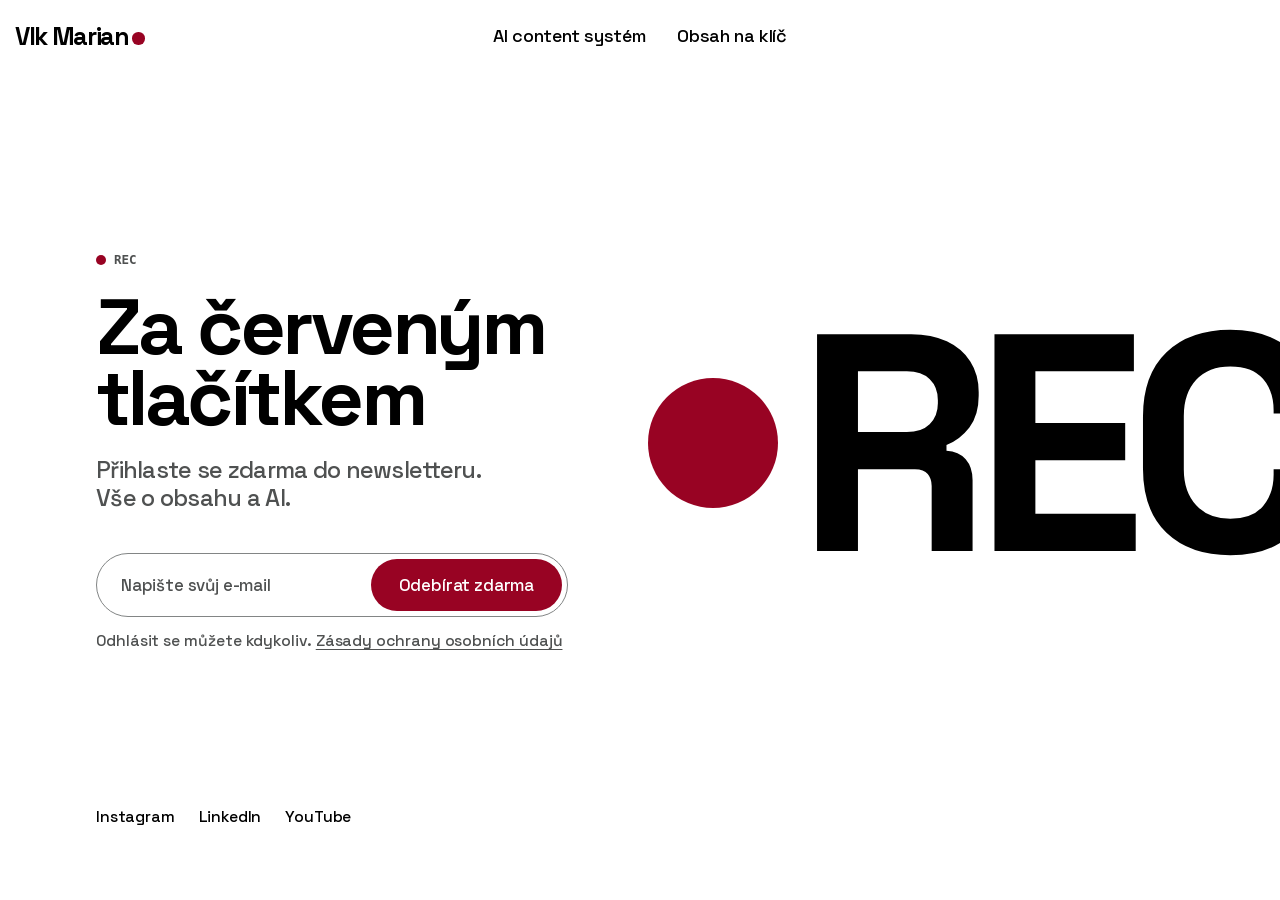
==== index.html @ 5aa7db22 "Zveřejnění: Doména www.vlkmar.cz, kořen dočasně na newsletter" ====
<!doctype html>
<html lang="cs">
<head>
<meta charset="utf-8">
<meta name="robots" content="noindex">
<meta http-equiv="refresh" content="0; url=/newsletter/">
<link rel="canonical" href="/newsletter/">
<title>Vlk Marian</title>
<script>location.replace("/newsletter/" + location.search + location.hash)</script>
</head>
<body><a href="/newsletter/">Pokračovat</a></body>
</html>
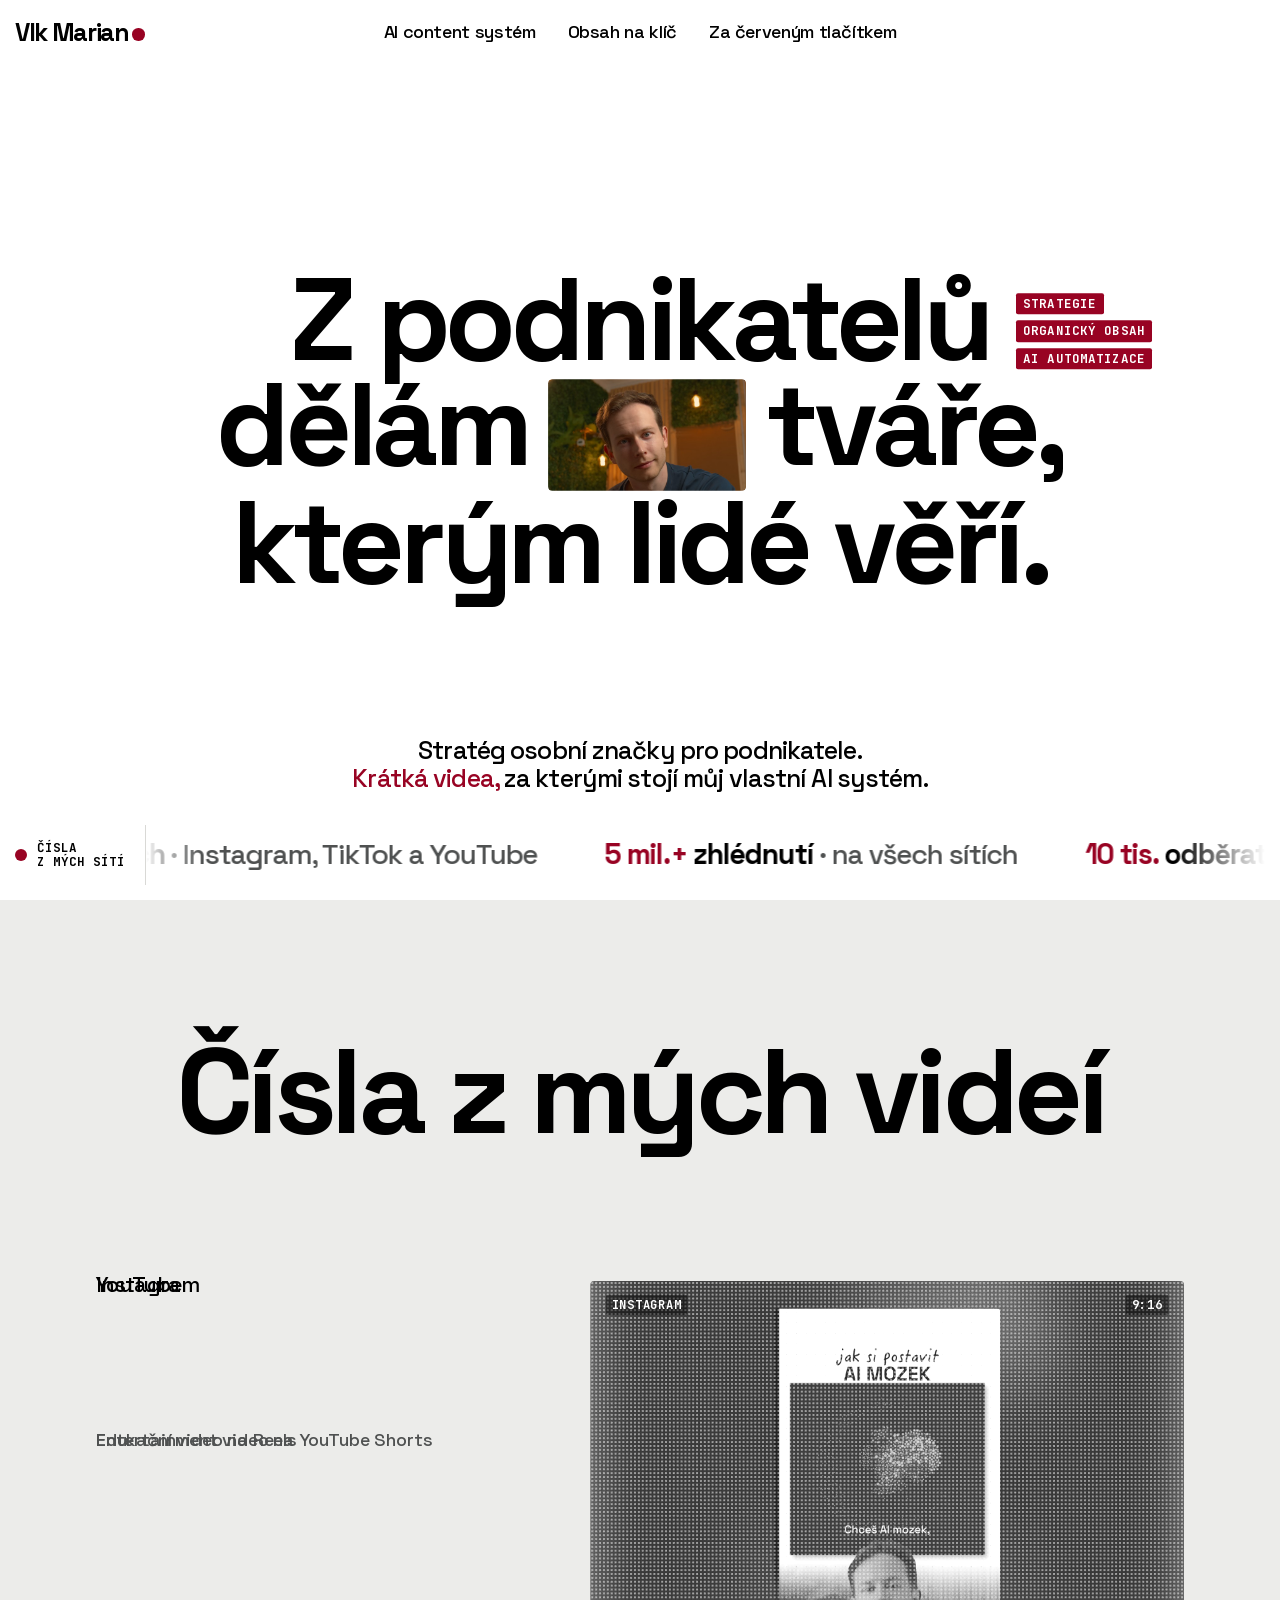
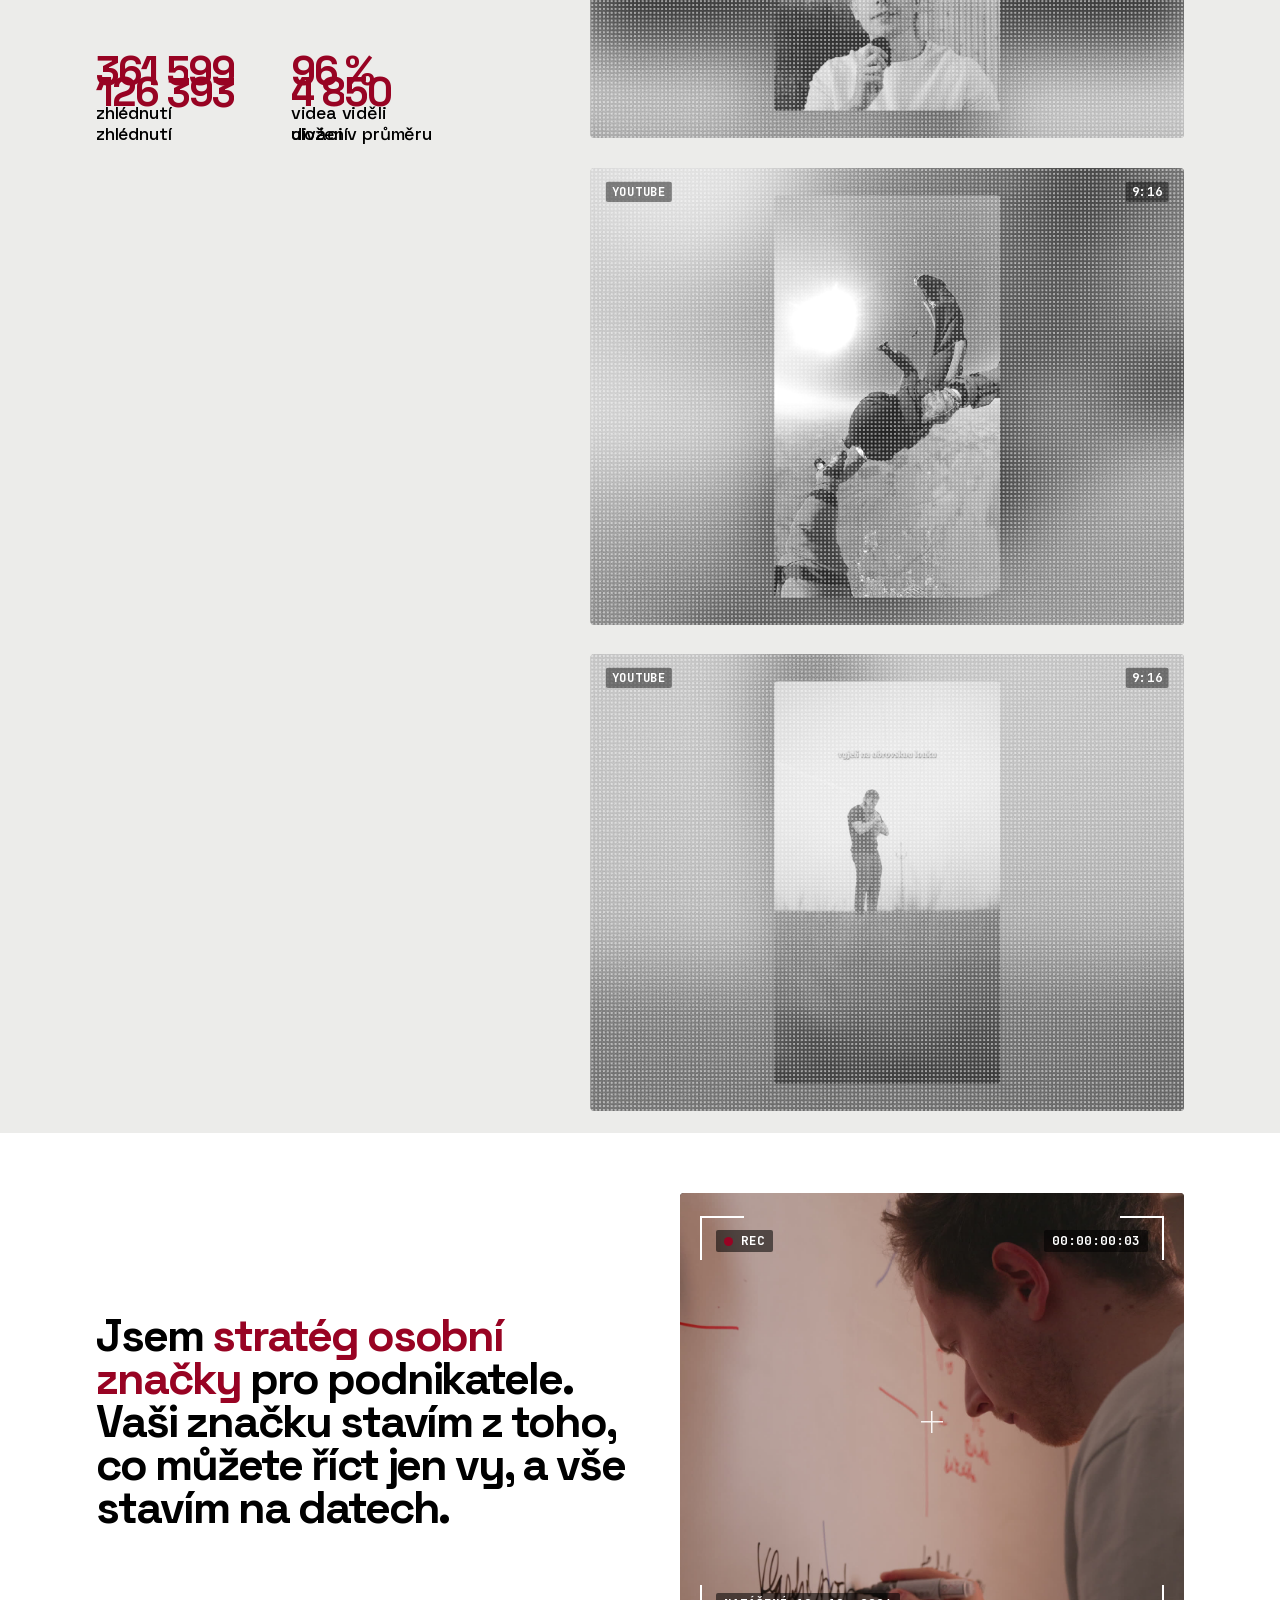
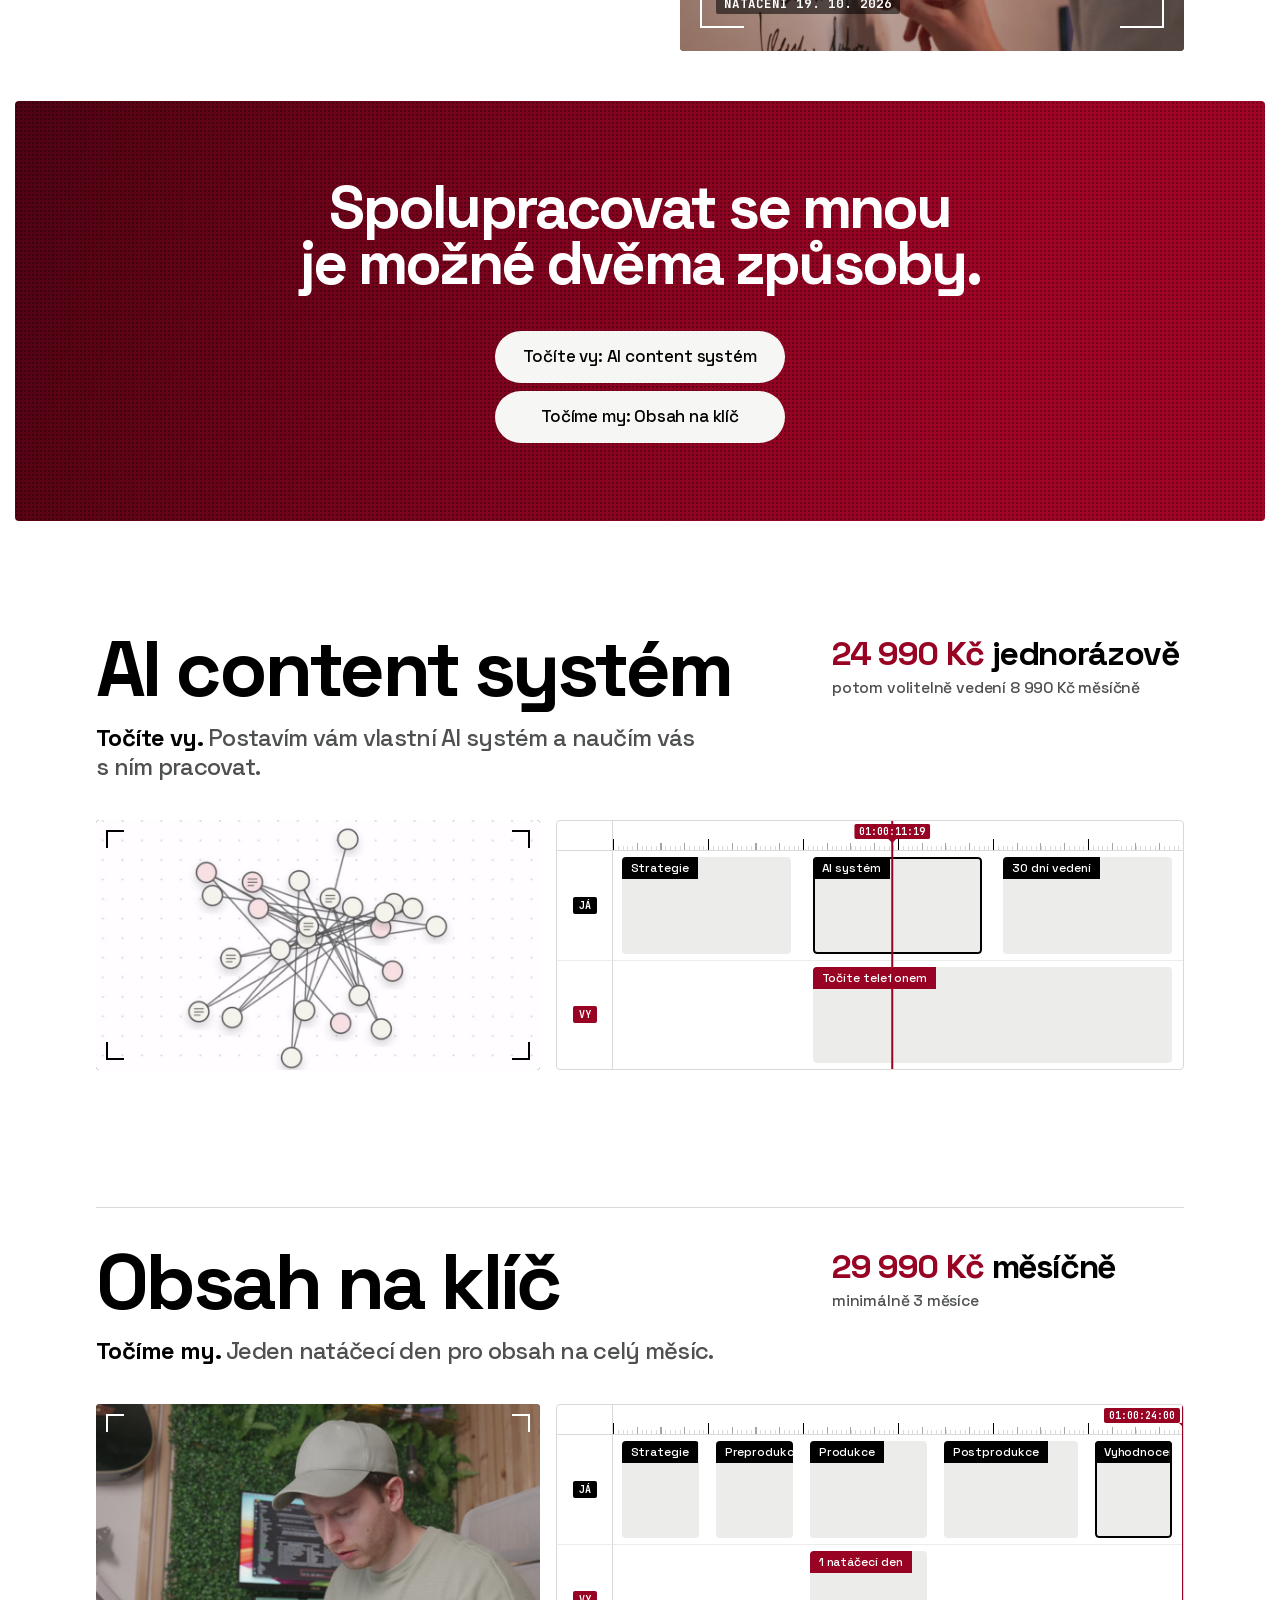
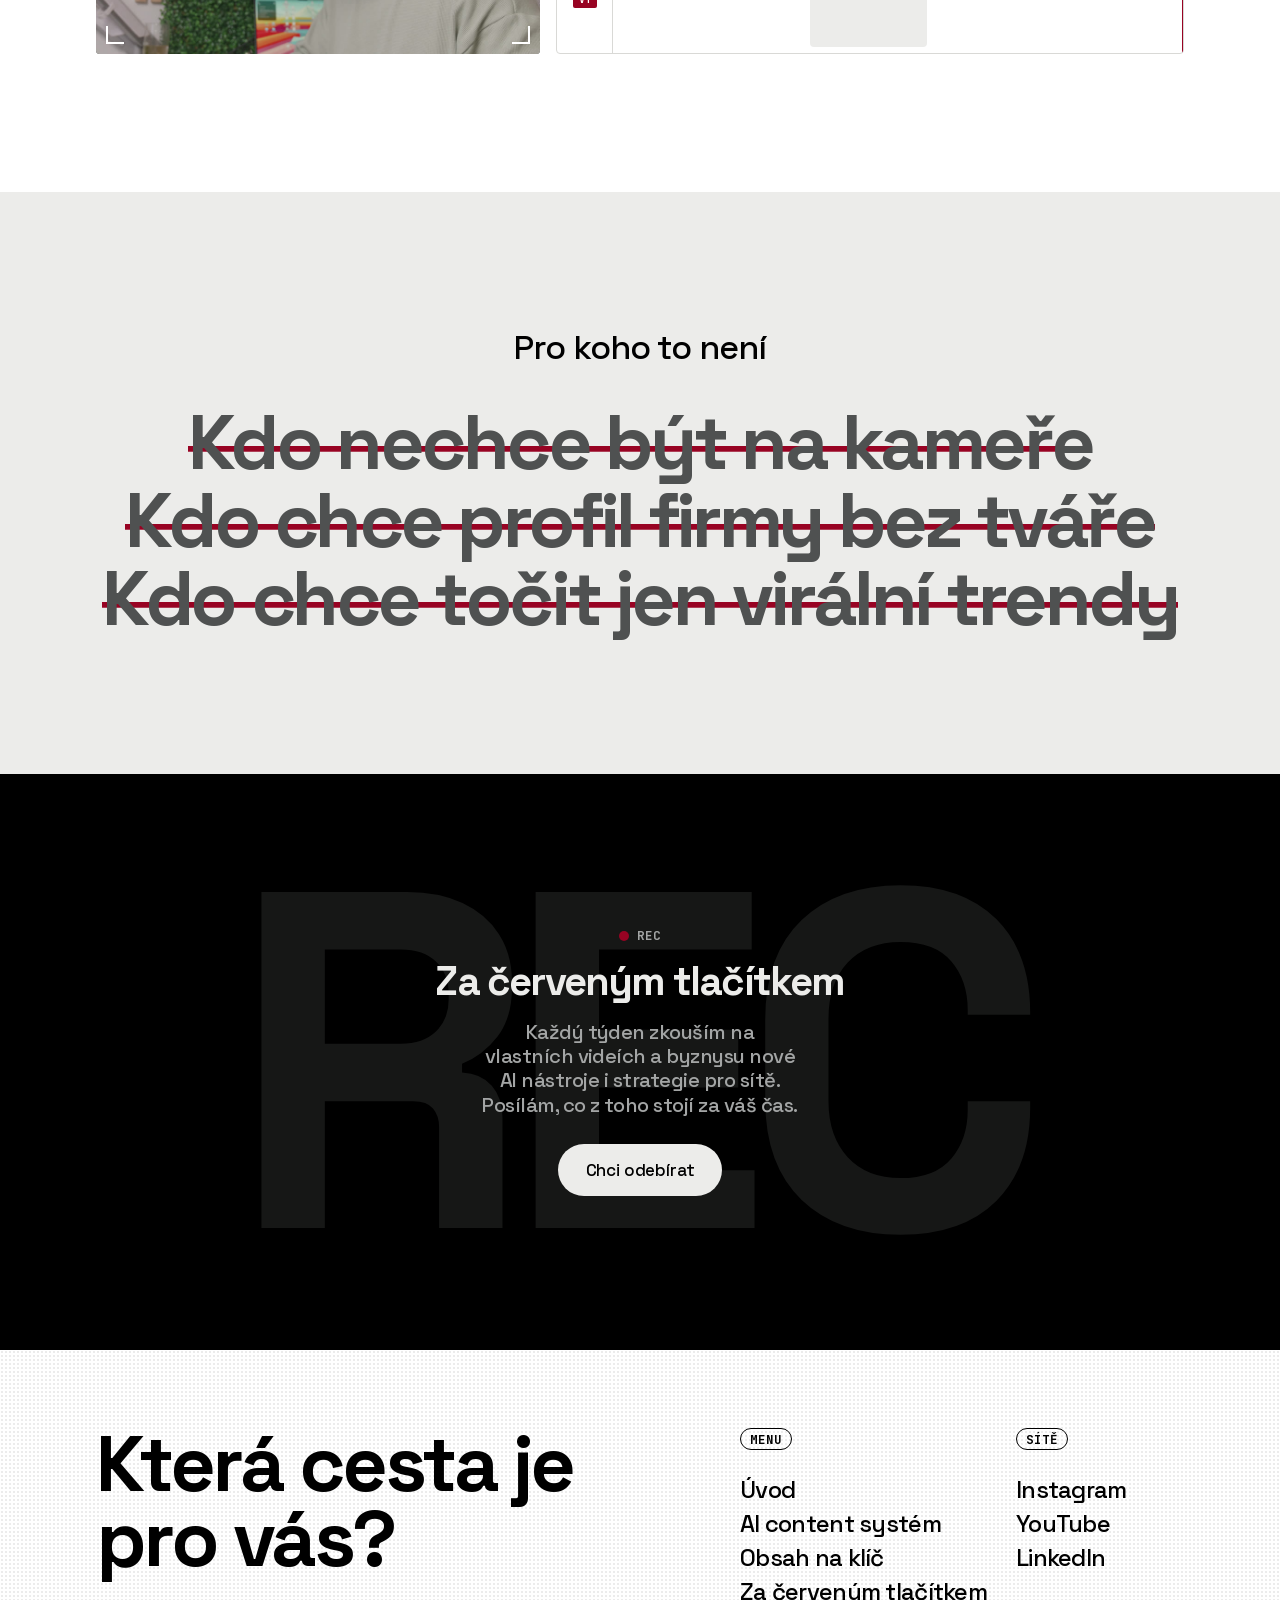
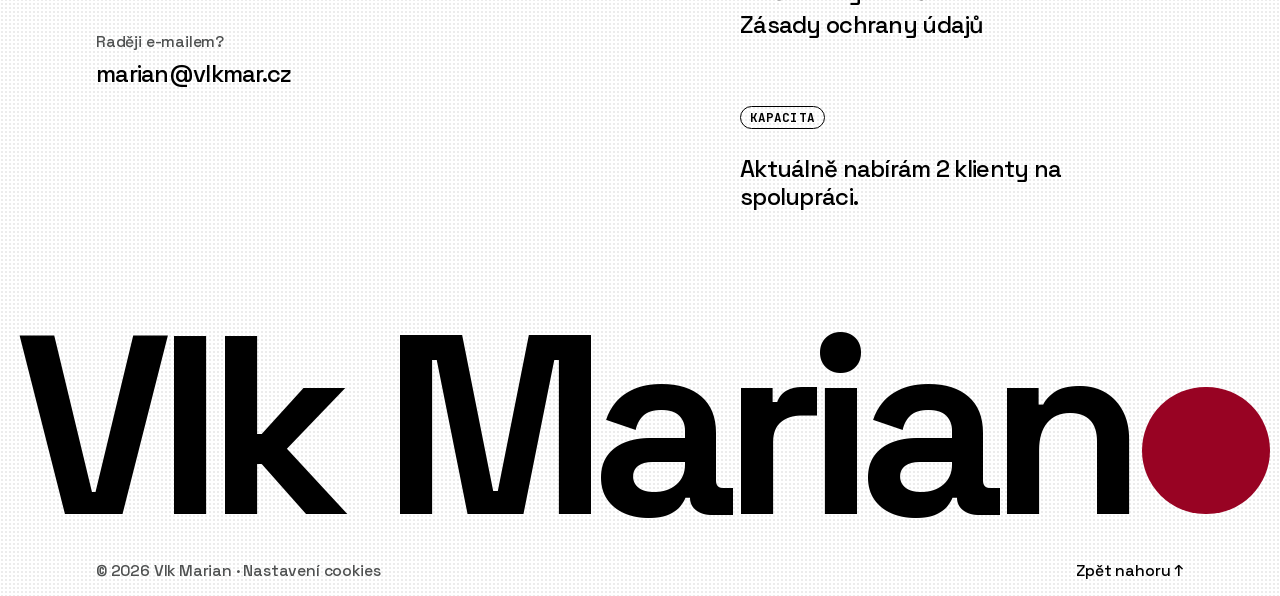
==== commit 9610e3a7: "Zveřejnění: domovská stránka na www.vlkmar.cz (cesty na popis na stránce, bez Domluvit hovor), 404 v" ====
--- a/index.html
+++ b/index.html
@@ -2,11 +2,354 @@
 <html lang="cs">
 <head>
 <meta charset="utf-8">
+<meta name="viewport" content="width=device-width, initial-scale=1">
 <meta name="robots" content="noindex">
-<meta http-equiv="refresh" content="0; url=/newsletter/">
-<link rel="canonical" href="/newsletter/">
-<title>Vlk Marian</title>
-<script>location.replace("/newsletter/" + location.search + location.hash)</script>
+<title>Vlk Marian · stratég osobní značky</title>
+<meta name="description" content="Stratég osobní značky pro podnikatele. Krátká videa, za kterými stojí můj vlastní AI systém.">
+<meta name="theme-color" content="#FFFFFF">
+<link rel="icon" href="data:image/svg+xml,%3Csvg xmlns='http://www.w3.org/2000/svg' viewBox='0 0 32 32'%3E%3Ccircle cx='16' cy='16' r='12' fill='%23980323'/%3E%3C/svg%3E">
+<link rel="stylesheet" href="/fonts/pisma.css?v=83283d817e">
+<link rel="stylesheet" href="/styl.css?v=2ec7303c84">
+<script>
+  document.documentElement.classList.add('js');
+  setTimeout(function () { if (!window.__vmOK) document.documentElement.classList.remove('js'); }, 2500);
+</script>
+<script src="/knihovny/lenis.min.js?v=d1b3556182" defer></script>
+<script src="/skript.js?v=77868ec8c2" defer></script>
+<script data-goatcounter="https://vlkmaria.goatcounter.com/count" async src="/mereni/count.js?v=792b7abd26"></script>
+<link rel="stylesheet" href="/lista/cookieconsent.css?v=99ec4274ba">
+<link rel="stylesheet" href="/lista/lista.css?v=ea9e451452">
+<script>window.VLK_MERENI={"ga4": "G-7WR6FCJMTG", "pixel": "2159202664867923"};</script>
+<script src="/lista/cookieconsent.umd.js?v=713454aea8" defer></script>
+<script src="/lista/lista.js?v=301d810528" defer></script>
 </head>
-<body><a href="/newsletter/">Pokračovat</a></body>
+<body>
+
+<a class="preskocit" href="#obsah">Přeskočit na obsah</a>
+
+<header class="nav" data-nav>
+  <a class="nav-logo" href="#uvod" aria-label="Vlk Marian, úvod">Vlk Marian<span class="nav-logo-tecka" aria-hidden="true"></span></a>
+  <nav class="nav-odkazy" aria-label="Hlavní">
+    <a href="#ai-content-system">AI content systém</a>
+    <a href="#obsah-na-klic">Obsah na klíč</a>
+    <a href="#newsletter">Za červeným tlačítkem</a>
+  </nav>
+</header>
+
+<main id="obsah">
+
+  <section class="hero" id="uvod" data-povrch="bila">
+    <h1 class="hero-nadpis" data-radky aria-label="Z podnikatelů dělám tváře, kterým lidé věří.">
+      <span class="r">Z&nbsp;podnikatelů <span class="hero-stitky" aria-hidden="true"><span class="hero-stitky-rada"><span class="hero-slovo">Strategie</span></span><span class="hero-stitky-rada"><span class="hero-slovo">Organický obsah</span><span class="hero-slovo">AI automatizace</span></span></span></span>
+      <span class="r">dělám <span class="cip" data-video-slot><img src="/media/hero-cip-banner-3.jpg?v=21879568c8" alt="" width="640" height="360" fetchpriority="high"></span> tváře,</span>
+      <span class="r">kterým lidé věří.</span>
+    </h1>
+
+    <div class="hero-spodek">
+      <p class="hero-popis nastup" style="--i:6">Stratég osobní značky pro podnikatele.<br><span class="akcent">Krátká videa,</span> za kterými stojí můj vlastní AI systém.</p>
+
+      <div class="pas nastup" style="--i:8">
+        <p class="pas-stitek mono"><span class="rec-tecka" aria-hidden="true"></span><span>Čísla<br>z&nbsp;mých sítí</span></p>
+        <div class="pas-trat" data-marquee>
+          <ul class="pas-pas">
+            <li><span class="cislo">38&nbsp;tis.</span> sledujících <span class="pas-nazev">· Instagram, TikTok a&nbsp;YouTube</span></li>
+            <li><span class="cislo">5&nbsp;mil.+</span> zhlédnutí <span class="pas-nazev">· na všech sítích</span></li>
+            <li><span class="cislo">10&nbsp;tis.</span> odběratelů na YouTube <span class="pas-nazev">· po&nbsp;12&nbsp;videích</span></li>
+          </ul>
+        </div>
+      </div>
+    </div>
+  </section>
+
+  <section class="vybrane" id="videa" data-povrch="seda" aria-labelledby="vybrane-nadpis">
+    <header class="vybrane-hlava">
+      <h2 class="vybrane-nadpis" id="vybrane-nadpis" data-radky>Čísla z&nbsp;mých videí</h2>
+    </header>
+
+    <div class="vybrane-mrizka" data-vybrane>
+      <div class="vybrane-levy">
+        <div class="vybrane-texty">
+
+          <article class="polozka" data-i="0">
+            <p class="polozka-zdroj">Instagram</p>
+            <h3 class="polozka-nazev" data-radky>Jak si postavit AI mozek</h3>
+            <p class="polozka-popis"><span>Edukační video na Reels</span></p>
+            <div class="vysledky">
+              <p class="vysledek"><span class="vysledek-cislo" data-odometr>126&nbsp;393</span><span class="vysledek-popis">zhlédnutí</span></p>
+              <p class="vysledek"><span class="vysledek-cislo" data-odometr>4&nbsp;850</span><span class="vysledek-popis">uložení</span></p>
+            </div>
+          </article>
+
+          <article class="polozka" data-i="1">
+            <p class="polozka-zdroj">YouTube</p>
+            <h3 class="polozka-nazev" data-radky>Jak jsem zapomněl otevřít padák</h3>
+            <p class="polozka-popis"><span>Entertainment video na YouTube Shorts</span></p>
+            <div class="vysledky">
+              <p class="vysledek"><span class="vysledek-cislo" data-odometr>390&nbsp;582</span><span class="vysledek-popis">zhlédnutí</span></p>
+              <p class="vysledek"><span class="vysledek-cislo" data-odometr>90&nbsp;%</span><span class="vysledek-popis">videa viděli diváci v&nbsp;průměru</span></p>
+            </div>
+          </article>
+
+          <article class="polozka" data-i="2">
+            <p class="polozka-zdroj">YouTube</p>
+            <h3 class="polozka-nazev" data-radky>Nejlepší den slepého psa Charlieho</h3>
+            <p class="polozka-popis"><span>Entertainment video na YouTube Shorts</span></p>
+            <div class="vysledky">
+              <p class="vysledek"><span class="vysledek-cislo" data-odometr>361&nbsp;599</span><span class="vysledek-popis">zhlédnutí</span></p>
+              <p class="vysledek"><span class="vysledek-cislo" data-odometr>96&nbsp;%</span><span class="vysledek-popis">videa viděli diváci v&nbsp;průměru</span></p>
+            </div>
+          </article>
+
+        </div>
+      </div>
+
+      <div class="vybrane-media">
+        <a class="medium" data-i="0" data-kurzor href="https://www.instagram.com/reel/DdMxvgJsE8P/" target="_blank" rel="noopener" aria-label="Přehrát video Jak si postavit AI mozek">
+          <span class="medium-ram" data-video-slot>
+            <img class="medium-pozadi" src="/media/video-ai-mozek.jpg?v=439e3f0137" alt="" width="640" height="1136" loading="lazy">
+            <img class="medium-snimek" src="/media/video-ai-mozek.jpg?v=439e3f0137" alt="Obálka videa: Marian a nápis Jak si postavit AI mozek" width="640" height="1136" loading="lazy">
+          </span>
+          <span class="medium-tecky" aria-hidden="true"></span>
+          <span class="medium-popisek mono" aria-hidden="true"><span>Instagram</span><span>9:16</span></span>
+        </a>
+        <a class="medium" data-i="1" data-kurzor href="https://www.youtube.com/shorts/sMA8Ejjumj0" target="_blank" rel="noopener" aria-label="Přehrát video Jak jsem zapomněl otevřít padák">
+          <span class="medium-ram" data-video-slot>
+            <img class="medium-pozadi" src="/media/video-padak.jpg?v=9fc3121ce5" alt="" width="720" height="1280" loading="lazy">
+            <img class="medium-snimek" src="/media/video-padak.jpg?v=9fc3121ce5" alt="Seskok padákem, záběr z volného pádu" width="720" height="1280" loading="lazy">
+          </span>
+          <span class="medium-tecky" aria-hidden="true"></span>
+          <span class="medium-popisek mono" aria-hidden="true"><span>YouTube</span><span>9:16</span></span>
+        </a>
+        <a class="medium" data-i="2" data-kurzor href="https://www.youtube.com/shorts/QVxpu7reUTw" target="_blank" rel="noopener" aria-label="Přehrát video Nejlepší den slepého psa Charlieho">
+          <span class="medium-ram" data-video-slot>
+            <img class="medium-pozadi" src="/media/video-charlie.jpg?v=7540a5d71e" alt="" width="720" height="1280" loading="lazy">
+            <img class="medium-snimek" src="/media/video-charlie.jpg?v=7540a5d71e" alt="Marian drží psa Charlieho na louce v mlze" width="720" height="1280" loading="lazy">
+          </span>
+          <span class="medium-tecky" aria-hidden="true"></span>
+          <span class="medium-popisek mono" aria-hidden="true"><span>YouTube</span><span>9:16</span></span>
+        </a>
+      </div>
+    </div>
+  </section>
+
+  <section class="kdo" id="kdo-jsem" data-povrch="bila" aria-label="Kdo jsem">
+    <p class="manifest" data-radky>Jsem <span class="akcent">stratég osobní značky</span> pro podnikatele. Vaši značku stavím z&nbsp;toho, co můžete říct jen vy, a&nbsp;vše stavím na datech.</p>
+
+    <figure class="hledacek nastup" data-video-slot>
+      <img src="/media/kdo-jsem.jpg?v=b75b119e77" alt="Marian při natáčení píše na bílou tabuli" width="1600" height="1200" loading="lazy">
+      <span class="hledacek-roh hledacek-roh-lh" aria-hidden="true"></span>
+      <span class="hledacek-roh hledacek-roh-ph" aria-hidden="true"></span>
+      <span class="hledacek-roh hledacek-roh-ld" aria-hidden="true"></span>
+      <span class="hledacek-roh hledacek-roh-pd" aria-hidden="true"></span>
+      <span class="hledacek-kriz" aria-hidden="true"></span>
+      <span class="hledacek-rec mono" aria-hidden="true"><span class="rec-tecka"></span>REC</span>
+      <span class="hledacek-tc mono" aria-hidden="true" data-timecode>00:00:00:00</span>
+      <figcaption class="hledacek-popis mono">Natáčení 19.&nbsp;10.&nbsp;2026</figcaption>
+    </figure>
+  </section>
+
+  <section class="pasmo" data-povrch="bila">
+    <div class="pasmo-plocha" data-povrch="akcent">
+      <p class="pasmo-veta" data-radky><span class="r">Spolupracovat se mnou</span> <span class="r">je možné dvěma způsoby.</span></p>
+      <div class="pasmo-tlacitka">
+        <a class="tlacitko tlacitko-svetle nastup" href="#ai-content-system">Točíte vy: AI content systém<span class="tecka" aria-hidden="true"></span></a>
+        <a class="tlacitko tlacitko-svetle nastup" style="--i:1" href="#obsah-na-klic">Točíme my: Obsah na klíč<span class="tecka" aria-hidden="true"></span></a>
+      </div>
+    </div>
+  </section>
+
+  <section class="cesty" id="cesty" data-povrch="bila" aria-label="Dvě cesty">
+
+    <article class="sekvence" data-sekvence aria-labelledby="cesta-1">
+      <header class="sekvence-hlava"><span class="kotva" id="ai-content-system" aria-hidden="true"></span>
+        <h2 class="sekvence-nazev nastup" id="cesta-1">AI content systém</h2>
+        <p class="sekvence-veta nastup" style="--i:1"><strong>Točíte vy.</strong> Postavím vám vlastní AI systém a&nbsp;naučím vás s&nbsp;ním pracovat.</p>
+      </header>
+
+      <div class="sekvence-cena nastup" style="--i:2">
+        <p class="cena"><span class="akcent">24&nbsp;990&nbsp;Kč</span> jednorázově</p>
+        <p class="cena-pozn">potom volitelně vedení 8&nbsp;990&nbsp;Kč měsíčně</p>
+      </div>
+
+      <figure class="nahled nastup" style="--i:3" data-nahled aria-hidden="true">
+        <div class="nahled-ram" data-video-slot>
+          <img class="nahled-snimek je-vybrany" data-klip="0" src="/media/nahled-strategie-a.jpg?v=021b2517a0" alt="" width="960" height="540" loading="lazy">
+          <img class="nahled-snimek" data-klip="1" data-svetly src="/media/nahled-ai-system.jpg?v=f55e959bd9" alt="" width="960" height="540" loading="lazy">
+          <img class="nahled-snimek" data-klip="2" src="/media/nahled-vedeni.jpg?v=11a6b9221f" alt="" width="960" height="540" loading="lazy">
+          <img class="nahled-snimek" data-klip="3" src="/media/nahled-osobni-den.jpg?v=b6f5fe0e5d" alt="" width="960" height="540" loading="lazy">
+          <span class="roh roh-lh"></span><span class="roh roh-ph"></span><span class="roh roh-ld"></span><span class="roh roh-pd"></span>
+        </div>
+      </figure>
+
+      <div class="osa-obal nastup" style="--i:4">
+        <div class="osa" data-osa role="group" aria-label="Kdo co dělá: AI content systém" style="--park:.0833">
+          <div class="osa-roh" aria-hidden="true"></div>
+          <div class="osa-pravitko" aria-hidden="true"></div>
+
+          <span class="stopa-stitek mono" data-rada="moje" aria-hidden="true"><span>JÁ</span></span>
+          <div class="stopa" data-rada="moje" role="group" aria-label="Moje práce">
+            <button type="button" class="klip je-vybrany" data-klip="0" style="--z:.015; --k:.315" aria-pressed="true">
+              <span class="klip-nazev">Strategie</span>
+              <span class="klip-telo"><span class="klip-pas" style="--snimek:url(media/nahled-strategie-a.jpg)"></span></span>
+            </button>
+            <button type="button" class="klip" data-klip="1" style="--z:.35; --k:.65" aria-pressed="false">
+              <span class="klip-nazev">AI systém</span>
+              <span class="klip-telo"><span class="klip-pas" style="--snimek:url(media/nahled-ai-system.jpg)"></span></span>
+            </button>
+            <button type="button" class="klip" data-klip="2" style="--z:.685; --k:.985" aria-pressed="false">
+              <span class="klip-nazev">30&nbsp;dní vedení</span>
+              <span class="klip-telo"><span class="klip-pas" style="--snimek:url(media/nahled-vedeni.jpg)"></span></span>
+            </button>
+          </div>
+
+          <span class="stopa-stitek mono" data-rada="vase" aria-hidden="true"><span>VY</span></span>
+          <div class="stopa" data-rada="vase" role="group" aria-label="Vaše práce">
+            <button type="button" class="klip" data-klip="3" data-vy style="--z:.35; --k:.985" aria-pressed="false">
+              <span class="klip-nazev">Točíte telefonem</span>
+              <span class="klip-telo"><span class="klip-pas" style="--snimek:url(media/nahled-osobni-den.jpg)"></span></span>
+            </button>
+          </div>
+
+          <div class="playhead" aria-hidden="true" data-playhead>
+            <span class="playhead-vlajka mono" data-playhead-cas>01:00:02:00</span>
+          </div>
+        </div>
+      </div>
+    </article>
+
+    <article class="sekvence" data-sekvence aria-labelledby="cesta-2">
+      <header class="sekvence-hlava"><span class="kotva" id="obsah-na-klic" aria-hidden="true"></span>
+        <h2 class="sekvence-nazev nastup" id="cesta-2">Obsah na klíč</h2>
+        <p class="sekvence-veta nastup" style="--i:1"><strong>Točíme my.</strong> Jeden natáčecí den pro obsah na celý měsíc.</p>
+      </header>
+
+      <div class="sekvence-cena nastup" style="--i:2">
+        <p class="cena"><span class="akcent">29&nbsp;990&nbsp;Kč</span> měsíčně</p>
+        <p class="cena-pozn">minimálně 3&nbsp;měsíce</p>
+      </div>
+
+      <figure class="nahled nastup" style="--i:3" data-nahled aria-hidden="true">
+        <div class="nahled-ram" data-video-slot>
+          <img class="nahled-snimek je-vybrany" data-klip="0" src="/media/nahled-strategie-b.jpg?v=ef9e4c082c" alt="" width="960" height="540" loading="lazy">
+          <img class="nahled-snimek" data-klip="1" src="/media/nahled-osobni-den.jpg?v=b6f5fe0e5d" alt="" width="960" height="540" loading="lazy">
+          <img class="nahled-snimek" data-klip="2 5" src="/media/nahled-nataceni.jpg?v=d4d68c5990" alt="" width="960" height="540" loading="lazy">
+          <img class="nahled-snimek nahled-snimek-svisly" data-klip="3" src="/media/nahled-videa.jpg?v=ed72870731" alt="" width="912" height="540" loading="lazy">
+          <img class="nahled-snimek" data-klip="4" src="/media/nahled-vedeni.jpg?v=11a6b9221f" alt="" width="960" height="540" loading="lazy">
+          <span class="roh roh-lh"></span><span class="roh roh-ph"></span><span class="roh roh-ld"></span><span class="roh roh-pd"></span>
+        </div>
+      </figure>
+
+      <div class="osa-obal nastup" style="--i:4">
+        <div class="osa" data-osa role="group" aria-label="Kdo co dělá: Obsah na klíč" style="--park:.0833">
+          <div class="osa-roh" aria-hidden="true"></div>
+          <div class="osa-pravitko" aria-hidden="true"></div>
+
+          <span class="stopa-stitek mono" data-rada="moje" aria-hidden="true"><span>JÁ</span></span>
+          <div class="stopa" data-rada="moje" role="group" aria-label="Moje práce">
+            <button type="button" class="klip je-vybrany" data-klip="0" style="--z:.015; --k:.155" aria-pressed="true">
+              <span class="klip-nazev">Strategie</span>
+              <span class="klip-telo"><span class="klip-pas" style="--snimek:url(media/nahled-strategie-b.jpg)"></span></span>
+            </button>
+            <button type="button" class="klip" data-klip="1" style="--z:.18; --k:.32" aria-pressed="false">
+              <span class="klip-nazev">Preprodukce</span>
+              <span class="klip-telo"><span class="klip-pas" style="--snimek:url(media/nahled-osobni-den.jpg)"></span></span>
+            </button>
+            <button type="button" class="klip" data-klip="2" style="--z:.345; --k:.555" aria-pressed="false">
+              <span class="klip-nazev">Produkce</span>
+              <span class="klip-telo"><span class="klip-pas" style="--snimek:url(media/nahled-nataceni.jpg)"></span></span>
+            </button>
+            <button type="button" class="klip" data-klip="3" style="--z:.58; --k:.82" aria-pressed="false">
+              <span class="klip-nazev">Postprodukce</span>
+              <span class="klip-telo"><span class="klip-pas" style="--snimek:url(media/nahled-videa.jpg)"></span></span>
+            </button>
+            <button type="button" class="klip" data-klip="4" style="--z:.845; --k:.985" aria-pressed="false">
+              <span class="klip-nazev">Vyhodnocení</span>
+              <span class="klip-telo"><span class="klip-pas" style="--snimek:url(media/nahled-vedeni.jpg)"></span></span>
+            </button>
+          </div>
+
+          <span class="stopa-stitek mono" data-rada="vase" aria-hidden="true"><span>VY</span></span>
+          <div class="stopa" data-rada="vase" role="group" aria-label="Vaše práce">
+            <button type="button" class="klip" data-klip="5" data-vy style="--z:.345; --k:.555" aria-pressed="false">
+              <span class="klip-nazev">1&nbsp;natáčecí den</span>
+              <span class="klip-telo"><span class="klip-pas" style="--snimek:url(media/nahled-nataceni.jpg)"></span></span>
+            </button>
+          </div>
+
+          <div class="playhead" aria-hidden="true" data-playhead>
+            <span class="playhead-vlajka mono" data-playhead-cas>01:00:02:00</span>
+          </div>
+        </div>
+      </div>
+    </article>
+  </section>
+
+  <section class="nenipro" data-povrch="seda" aria-labelledby="nenipro-nadpis">
+    <h2 class="nenipro-nadpis nastup" id="nenipro-nadpis">Pro koho to není</h2>
+    <ul class="nenipro-seznam">
+      <li data-skrtni><span>Kdo nechce být na kameře</span></li>
+      <li data-skrtni><span>Kdo chce profil firmy bez tváře</span></li>
+      <li data-skrtni><span>Kdo chce točit jen virální trendy</span></li>
+    </ul>
+  </section>
+
+  <section class="newsletter" id="newsletter" data-povrch="cerna" aria-labelledby="newsletter-nadpis">
+    <p class="newsletter-pozadi" aria-hidden="true">REC</p>
+    <div class="newsletter-obsah">
+      <p class="newsletter-rec mono nastup" aria-hidden="true"><span class="rec-tecka rec-blika"></span>REC</p>
+      <h2 class="newsletter-nadpis" id="newsletter-nadpis" data-radky>Za červeným tlačítkem</h2>
+      <p class="newsletter-text nastup" style="--i:1">Každý týden zkouším na vlastních videích a&nbsp;byznysu nové AI nástroje i&nbsp;strategie pro sítě. Posílám, co z&nbsp;toho stojí za váš čas.</p>
+      <a class="tlacitko tlacitko-velke nastup" style="--i:2" href="/newsletter/">Chci odebírat<span class="tecka" aria-hidden="true"></span></a>
+    </div>
+  </section>
+
+</main>
+
+<footer class="pata" data-povrch="seda" data-pata>
+  <div class="pata-vnitrek" data-pata-vnitrek>
+    <div class="pata-horni">
+      <div class="pata-vyzva">
+        <h2 class="pata-nadpis" data-radky>Která cesta je pro&nbsp;vás?</h2>
+        <p class="pata-otazka">Raději e-mailem?</p>
+        <a class="pata-email" href="mailto:marian@vlkmar.cz">marian@vlkmar.cz</a>
+      </div>
+
+      <nav class="pata-sloupec pata-menu" aria-label="Patička">
+        <p class="pill">Menu</p>
+        <ul>
+          <li><a href="#uvod">Úvod</a></li>
+          <li><a href="#ai-content-system">AI content systém</a></li>
+          <li><a href="#obsah-na-klic">Obsah na klíč</a></li>
+          <li><a href="#newsletter">Za červeným tlačítkem</a></li>
+          <li><a href="/zasady/">Zásady ochrany údajů</a></li>
+        </ul>
+      </nav>
+
+      <div class="pata-sloupec pata-site">
+        <p class="pill">Sítě</p>
+        <ul>
+          <li><a href="https://www.instagram.com/vlkmar/" rel="noopener">Instagram</a></li>
+          <li><a href="https://www.youtube.com/@vlkmar" rel="noopener">YouTube</a></li>
+          <li><a href="https://www.linkedin.com/in/vlkmar/" rel="noopener">LinkedIn</a></li>
+        </ul>
+      </div>
+
+      <div class="pata-sloupec pata-kapacita">
+        <p class="pill">Kapacita</p>
+        <p class="pata-kapacita-text">Aktuálně nabírám 2&nbsp;klienty na spolupráci.</p>
+      </div>
+    </div>
+
+    <a class="pata-znacka" href="#uvod" aria-label="Vlk Marian, zpět na začátek"><span class="pata-znacka-text">Vlk Marian</span><span class="pata-znacka-tecka" aria-hidden="true"></span></a>
+
+    <div class="pata-spodek">
+      <span>©&nbsp;2026 Vlk Marian · <a href="/zasady/#odvolani" data-cc="nastaveni">Nastavení cookies</a></span>
+      <a href="#uvod">Zpět nahoru&nbsp;↑</a>
+    </div>
+  </div>
+</footer>
+
+<div class="kurzor" aria-hidden="true" data-kurzor-stitek><span class="tecka"></span>Přehrát video</div>
+
+</body>
 </html>
--- a/fonts/pisma.css
+++ b/fonts/pisma.css
@@ -0,0 +1,64 @@
+@font-face {
+  font-family: 'JetBrains Mono';
+  font-style: normal;
+  font-weight: 500;
+  font-display: swap;
+  src: url(/fonts/jetbrains-mono-latin-ext.woff2?v=9c38cb2d0d) format('woff2');
+  unicode-range: U+0100-02BA, U+02BD-02C5, U+02C7-02CC, U+02CE-02D7, U+02DD-02FF, U+0304, U+0308, U+0329, U+1D00-1DBF, U+1E00-1E9F, U+1EF2-1EFF, U+2020, U+20A0-20AB, U+20AD-20C4, U+2113, U+2C60-2C7F, U+A720-A7FF;
+}
+@font-face {
+  font-family: 'JetBrains Mono';
+  font-style: normal;
+  font-weight: 500;
+  font-display: swap;
+  src: url(/fonts/jetbrains-mono-latin.woff2?v=2c32b9b3ee) format('woff2');
+  unicode-range: U+0000-00FF, U+0131, U+0152-0153, U+02BB-02BC, U+02C6, U+02DA, U+02DC, U+0304, U+0308, U+0329, U+2000-206F, U+20AC, U+2122, U+2191, U+2193, U+2212, U+2215, U+FEFF, U+FFFD;
+}
+@font-face {
+  font-family: 'JetBrains Mono';
+  font-style: normal;
+  font-weight: 700;
+  font-display: swap;
+  src: url(/fonts/jetbrains-mono-latin-ext.woff2?v=9c38cb2d0d) format('woff2');
+  unicode-range: U+0100-02BA, U+02BD-02C5, U+02C7-02CC, U+02CE-02D7, U+02DD-02FF, U+0304, U+0308, U+0329, U+1D00-1DBF, U+1E00-1E9F, U+1EF2-1EFF, U+2020, U+20A0-20AB, U+20AD-20C4, U+2113, U+2C60-2C7F, U+A720-A7FF;
+}
+@font-face {
+  font-family: 'JetBrains Mono';
+  font-style: normal;
+  font-weight: 700;
+  font-display: swap;
+  src: url(/fonts/jetbrains-mono-latin.woff2?v=2c32b9b3ee) format('woff2');
+  unicode-range: U+0000-00FF, U+0131, U+0152-0153, U+02BB-02BC, U+02C6, U+02DA, U+02DC, U+0304, U+0308, U+0329, U+2000-206F, U+20AC, U+2122, U+2191, U+2193, U+2212, U+2215, U+FEFF, U+FFFD;
+}
+@font-face {
+  font-family: 'Space Grotesk';
+  font-style: normal;
+  font-weight: 500;
+  font-display: swap;
+  src: url(/fonts/space-grotesk-latin-ext.woff2?v=054c266fbb) format('woff2');
+  unicode-range: U+0100-02BA, U+02BD-02C5, U+02C7-02CC, U+02CE-02D7, U+02DD-02FF, U+0304, U+0308, U+0329, U+1D00-1DBF, U+1E00-1E9F, U+1EF2-1EFF, U+2020, U+20A0-20AB, U+20AD-20C4, U+2113, U+2C60-2C7F, U+A720-A7FF;
+}
+@font-face {
+  font-family: 'Space Grotesk';
+  font-style: normal;
+  font-weight: 500;
+  font-display: swap;
+  src: url(/fonts/space-grotesk-latin.woff2?v=a0d054c4af) format('woff2');
+  unicode-range: U+0000-00FF, U+0131, U+0152-0153, U+02BB-02BC, U+02C6, U+02DA, U+02DC, U+0304, U+0308, U+0329, U+2000-206F, U+20AC, U+2122, U+2191, U+2193, U+2212, U+2215, U+FEFF, U+FFFD;
+}
+@font-face {
+  font-family: 'Space Grotesk';
+  font-style: normal;
+  font-weight: 700;
+  font-display: swap;
+  src: url(/fonts/space-grotesk-latin-ext.woff2?v=054c266fbb) format('woff2');
+  unicode-range: U+0100-02BA, U+02BD-02C5, U+02C7-02CC, U+02CE-02D7, U+02DD-02FF, U+0304, U+0308, U+0329, U+1D00-1DBF, U+1E00-1E9F, U+1EF2-1EFF, U+2020, U+20A0-20AB, U+20AD-20C4, U+2113, U+2C60-2C7F, U+A720-A7FF;
+}
+@font-face {
+  font-family: 'Space Grotesk';
+  font-style: normal;
+  font-weight: 700;
+  font-display: swap;
+  src: url(/fonts/space-grotesk-latin.woff2?v=a0d054c4af) format('woff2');
+  unicode-range: U+0000-00FF, U+0131, U+0152-0153, U+02BB-02BC, U+02C6, U+02DA, U+02DC, U+0304, U+0308, U+0329, U+2000-206F, U+20AC, U+2122, U+2191, U+2193, U+2212, U+2215, U+FEFF, U+FFFD;
+}
--- a/styl.css
+++ b/styl.css
@@ -0,0 +1,1459 @@
+
+:root {
+  --bila: #FFFFFF;
+  --seda: #ECECEA;
+  --seda-2: #E2E2DF;
+  --cara: #D9D9D6;
+  --cerna: #000000;
+  --uhel: #161716;
+  --text: #000000;
+  --text-2: #4F5151;
+  --text-tmava: #ECECEA;
+  --text-tmava-2: #A3A5A5;
+  --akcent: #980323;
+
+  --krivka: cubic-bezier(0.22, 1, 0.298, 0.955);
+  --t1: .3s;
+  --t2: .5s;
+  --t3: .75s;
+  --t4: 1.075s;
+  --t5: 1.25s;
+
+  --okraj: clamp(12px, .55rem + .5vw, 16px);
+  --obsah: 1240px;
+  --kraj-textu: max(clamp(var(--okraj), 12.5vw - 64px, 96px), (100vw - var(--obsah)) / 2);
+  --sirka-obsahu: calc(100vw - 2 * var(--kraj-textu));
+  --vybeh: 0px;
+  --mezera: 16px;
+  --sekce: clamp(5.5rem, 3rem + 7vw, 9.5rem);
+
+  --pismo: "Space Grotesk", "Helvetica Neue", Arial, sans-serif;
+  --mono: "JetBrains Mono", ui-monospace, "SF Mono", Menlo, monospace;
+  --f-hero: clamp(3.1rem, 1.2rem + 7.6vw, 8rem);
+  --f-display: clamp(3.25rem, 1.6rem + 7.4vw, 8rem);
+  --f-cesta: clamp(3.5rem, 1.4rem + 9vw, 9.5rem);
+  --f-h1: clamp(2.5rem, 1.4rem + 4.4vw, 5.375rem);
+  --f-h2: clamp(2.25rem, 1rem + 3.6vw, 4.25rem);
+  --f-h3: clamp(2rem, 1.2rem + 2.2vw, 3.25rem);
+  --f-h4: clamp(1.625rem, 1.15rem + 1.2vw, 2.375rem);
+  --f-h5: clamp(1.25rem, 1.05rem + .55vw, 1.5rem);
+  --f-text: clamp(1rem, .93rem + .25vw, 1.125rem);
+  --f-mal: clamp(.9375rem, .9rem + .1vw, 1rem);
+  --f-mono: .78125rem;
+
+  --zrno: url("data:image/svg+xml;utf8,<svg xmlns='http://www.w3.org/2000/svg' width='180' height='180'><filter id='z'><feTurbulence type='fractalNoise' baseFrequency='.85' numOctaves='2' stitchTiles='stitch'/><feColorMatrix type='saturate' values='0'/></filter><rect width='100%' height='100%' filter='url(%23z)'/></svg>");
+}
+
+*, *::before, *::after { box-sizing: border-box; }
+
+html {
+  -webkit-text-size-adjust: 100%;
+  text-size-adjust: 100%;
+}
+html.lenis, html.lenis body { height: auto; }
+.lenis.lenis-smooth { scroll-behavior: auto !important; }
+
+body {
+  margin: 0;
+  background: var(--bila);
+  color: var(--text);
+  font-family: var(--pismo);
+  font-size: var(--f-text);
+  font-weight: 500;
+  line-height: 1.25;
+  letter-spacing: -.01em;
+  font-kerning: normal;
+  font-synthesis: none;
+  -webkit-font-smoothing: antialiased;
+  -moz-osx-font-smoothing: grayscale;
+  text-rendering: optimizeLegibility;
+}
+
+img { display: block; max-width: 100%; }
+a { color: inherit; text-decoration: none; }
+p, h1, h2, h3, figure { margin: 0; }
+h1, h2, h3 { font-weight: 700; }
+
+::selection { background: var(--akcent); color: #fff; }
+
+:focus-visible {
+  outline: 2px solid var(--akcent);
+  outline-offset: 3px;
+  border-radius: 2px;
+}
+
+.akcent { color: var(--akcent); }
+.mono { font-family: var(--mono); letter-spacing: 0; }
+
+.preskocit {
+  position: fixed;
+  left: var(--okraj);
+  top: -60px;
+  z-index: 300;
+  padding: 10px 12px;
+  background: var(--cerna);
+  color: #fff;
+  border-radius: 4px;
+}
+.preskocit:focus { top: var(--okraj); }
+
+main {
+  position: relative;
+  z-index: 1;
+  background: var(--bila);
+  overflow-x: clip;
+}
+
+.pill {
+  display: inline-block;
+  padding: .26em .7em .2em;
+  border: 1px solid currentColor;
+  border-radius: 100vw;
+  font-family: var(--mono);
+  font-size: var(--f-mono);
+  font-weight: 700;
+  line-height: 1.2;
+  letter-spacing: .01em;
+  text-transform: uppercase;
+  white-space: nowrap;
+}
+
+.tlacitko {
+  display: inline-flex;
+  align-items: center;
+  justify-content: center;
+  gap: 14px;
+  padding: 10px 18px;
+  border-radius: 999px;
+  background: var(--seda);
+  color: var(--text);
+  font-size: var(--f-mal);
+  font-weight: 500;
+  line-height: 1.2;
+  letter-spacing: -.01em;
+  white-space: nowrap;
+  transition:
+    background-color var(--t1) var(--krivka),
+    color var(--t1) var(--krivka),
+    transform .1s ease-out;
+}
+.tlacitko .tecka { display: none; }
+.tlacitko:active { transform: scale(.97); }
+
+@media (hover: hover) {
+  .tlacitko:hover { background: var(--akcent); color: #fff; }
+}
+
+.tlacitko-velke {
+  min-height: 56px;
+  padding: 0 32px;
+  font-size: var(--f-text);
+}
+
+.rec-tecka {
+  display: inline-block;
+  flex: none;
+  width: .75em;
+  height: .75em;
+  border-radius: 50%;
+  background: var(--akcent);
+}
+
+.maska {
+  display: block;
+  overflow: hidden;
+  padding: .2em .08em .22em;
+  margin: -.2em -.08em -.22em;
+}
+.maska.je-hotovo { overflow: visible; }
+.radek { display: block; }
+.je-rozdeleno { display: flex; flex-direction: column; }
+
+.js [data-radky]:not(.je-rozdeleno) { visibility: hidden; }
+.js .je-rozdeleno .radek {
+  transform: translate3d(0, 150%, 0);
+  transition: transform var(--t4) var(--krivka);
+  transition-delay: calc(var(--r, 0) * .03s);
+}
+.js .je-rozdeleno.je-odkryto .radek { transform: none; }
+
+.js .nastup {
+  opacity: 0;
+  transform: translate3d(0, 24px, 0);
+  transition:
+    opacity var(--t3) var(--krivka),
+    transform var(--t3) var(--krivka);
+  transition-delay: calc(var(--i, 0) * .06s);
+}
+.js .nastup.je-odkryto { opacity: 1; transform: none; }
+
+.js .je-rozdeleno .cip {
+  clip-path: inset(0 50% round 4px);
+  transition: clip-path var(--t5) var(--krivka) .35s;
+}
+.js .je-rozdeleno.je-odkryto .cip { clip-path: inset(0 0 round 4px); }
+
+.nav {
+  position: fixed;
+  inset: 0 0 auto;
+  z-index: 100;
+  display: grid;
+  grid-template-columns: 1fr auto 1fr;
+  align-items: center;
+  gap: var(--mezera);
+  padding: var(--okraj);
+  color: var(--text);
+  transition: color var(--t2) var(--krivka);
+  --nav-material: rgba(255, 255, 255, .8);
+}
+.nav::before {
+  content: "";
+  position: absolute;
+  inset: 0 0 -14px;
+  z-index: -1;
+  background: var(--nav-material);
+  -webkit-backdrop-filter: blur(16px) saturate(1.4);
+  backdrop-filter: blur(16px) saturate(1.4);
+  -webkit-mask-image: linear-gradient(#000 calc(100% - 28px), transparent);
+  mask-image: linear-gradient(#000 calc(100% - 28px), transparent);
+  opacity: 0;
+  transition:
+    opacity var(--t2) var(--krivka),
+    background-color var(--t2) var(--krivka);
+}
+.nav.je-posunuto::before { opacity: 1; }
+.nav[data-povrch="seda"] { --nav-material: rgba(236, 236, 234, .8); }
+.nav[data-povrch="cerna"] { --nav-material: rgba(0, 0, 0, .66); color: var(--text-tmava); }
+.nav[data-povrch="akcent"] { --nav-material: rgba(122, 2, 28, .9); color: #fff; }
+.nav[data-povrch="akcent"]::before { left: var(--okraj); right: var(--okraj); }
+
+.nav-logo {
+  justify-self: start;
+  font-size: clamp(1.375rem, 1.2rem + .45vw, 1.625rem);
+  font-weight: 700;
+  letter-spacing: -.055em;
+  line-height: 1;
+  padding: 4px 0;
+  display: inline-flex;
+  align-items: baseline;
+  gap: .16em;
+}
+.nav-logo-tecka {
+  flex: none;
+  width: .5em;
+  height: .5em;
+  border-radius: 50%;
+  background: var(--akcent);
+  transition: background-color var(--t2) var(--krivka);
+}
+.nav[data-povrch="akcent"] .nav-logo-tecka { background: currentColor; }
+.nav-odkazy {
+  display: flex;
+  gap: 20px;
+  font-size: var(--f-text);
+  letter-spacing: -.02em;
+}
+.nav-odkazy a {
+  position: relative;
+  padding: 6px 6px;
+  transition: color var(--t1) var(--krivka);
+}
+.nav-odkazy a::after {
+  content: "";
+  position: absolute;
+  left: 50%;
+  bottom: -4px;
+  width: 5px;
+  height: 5px;
+  border-radius: 50%;
+  background: var(--akcent);
+  transform: translateX(-50%) scale(0);
+  transition: transform var(--t1) var(--krivka);
+}
+@media (hover: hover) {
+  .nav-odkazy a:hover { color: var(--akcent); }
+  .nav-odkazy a:hover::after { transform: translateX(-50%) scale(1); }
+}
+.tlacitko-nav {
+  justify-self: end;
+  min-height: 40px;
+  padding: 0 18px;
+  background: var(--akcent);
+  color: #fff;
+}
+.tlacitko-nav:focus-visible { background: var(--cerna); color: #fff; }
+.nav[data-povrch="akcent"] .tlacitko-nav { background: var(--bila); color: var(--text); }
+.nav[data-povrch="akcent"] .tlacitko-nav:focus-visible { background: var(--cerna); color: #fff; }
+.nav[data-povrch="cerna"] .tlacitko-nav:focus-visible { background: var(--bila); color: var(--text); }
+.nav[data-povrch="cerna"] .tlacitko-nav:focus-visible,
+.nav[data-povrch="akcent"] .tlacitko-nav:focus-visible { outline-color: #fff; }
+@media (hover: hover) {
+  .tlacitko-nav:hover { background: var(--cerna); color: #fff; }
+  .nav[data-povrch="akcent"] .tlacitko-nav:hover { background: var(--cerna); color: #fff; }
+  .nav[data-povrch="cerna"] .tlacitko-nav:hover { background: var(--bila); color: var(--text); }
+}
+@media (hover: hover) {
+  .nav[data-povrch="cerna"] .nav-odkazy a:hover,
+  .nav[data-povrch="akcent"] .nav-odkazy a:hover { color: #fff; }
+  .nav[data-povrch="akcent"] .nav-odkazy a::after { background: #fff; }
+}
+
+.hero {
+  position: relative;
+  display: grid;
+  grid-template-areas: "a";
+  min-height: max(100svh, 760px);
+  padding: 72px var(--okraj) var(--okraj);
+}
+.hero > * { grid-area: a; }
+
+.hero-nadpis {
+  align-self: center;
+  margin-top: -12px;
+  position: relative;
+  top: -.35em;
+  font-size: var(--f-hero);
+  font-weight: 700;
+  line-height: .9;
+  letter-spacing: -.045em;
+  text-align: center;
+}
+.hero-nadpis .r { display: block; }
+.hero-nadpis .cip { width: 1.7em; vertical-align: -.225em; }
+
+.hero-stitky {
+  display: inline-block;
+  margin-left: .1em;
+  font-size: 1rem;
+  letter-spacing: 0;
+  line-height: 1;
+  text-align: left;
+  vertical-align: .06em;
+}
+.hero-stitky-rada { display: block; }
+.hero-stitky-rada + .hero-stitky-rada { margin-top: 6px; }
+.hero-slovo {
+  display: inline-block;
+  padding: .4em .6em .3em;
+  border-radius: 2px;
+  background: var(--akcent);
+  color: #fff;
+  font-family: var(--mono);
+  font-size: var(--f-mono);
+  font-weight: 700;
+  line-height: 1;
+  letter-spacing: .01em;
+  text-transform: uppercase;
+  white-space: nowrap;
+}
+.hero-slovo + .hero-slovo { margin-left: 6px; }
+
+@media (min-width: 960px) {
+  .hero-stitky {
+    position: absolute;
+    display: inline-flex;
+    flex-direction: column;
+    align-items: flex-start;
+    gap: 6px;
+    margin-left: calc(var(--f-hero) * .22);
+    margin-top: calc(var(--f-hero) * .545);
+    transform: translateY(-50%);
+  }
+  .hero-stitky-rada { display: contents; }
+  .hero-slovo + .hero-slovo { margin-left: 0; }
+}
+
+.cip {
+  position: relative;
+  display: inline-block;
+  width: 1.75em;
+  aspect-ratio: 16 / 9;
+  margin: 0 -.04em;
+  border-radius: 4px;
+  overflow: hidden;
+  background: var(--seda);
+  vertical-align: -.17em;
+}
+.cip img {
+  width: 100%;
+  height: 100%;
+  object-fit: cover;
+}
+
+.hero-spodek {
+  align-self: end;
+  display: grid;
+  gap: clamp(22px, 3.6svh, 40px);
+}
+.hero-popis {
+  justify-self: center;
+  max-width: 44ch;
+  font-size: calc(var(--f-text) * 1.4);
+  line-height: 1.1;
+  letter-spacing: -.035em;
+  text-align: center;
+}
+
+.pas {
+  display: grid;
+  grid-template-columns: auto minmax(0, 1fr);
+  align-items: center;
+  min-height: 60px;
+}
+.pas-stitek {
+  display: flex;
+  align-items: center;
+  gap: 10px;
+  align-self: stretch;
+  padding-right: 20px;
+  border-right: 1px solid var(--cara);
+  font-size: var(--f-mono);
+  font-weight: 700;
+  line-height: 1.1;
+  text-transform: uppercase;
+}
+.pas-stitek .rec-tecka { width: 12px; height: 12px; }
+.pas-trat {
+  overflow: hidden;
+  -webkit-mask-image: linear-gradient(90deg, transparent, #000 5%, #000 92%, transparent);
+  mask-image: linear-gradient(90deg, transparent, #000 5%, #000 92%, transparent);
+}
+.pas-pas {
+  display: flex;
+  width: max-content;
+  margin: 0;
+  padding: 0;
+  list-style: none;
+  font-size: clamp(1.25rem, .85rem + 1.15vw, 1.875rem);
+  font-weight: 700;
+  letter-spacing: -.035em;
+  line-height: 1.1;
+  white-space: nowrap;
+  will-change: transform;
+}
+.pas-pas li { padding: 0 clamp(28px, 2.6vw, 40px); }
+.pas-pas li + li { border-left: 1px solid transparent; }
+.pas-pas .cislo { color: var(--akcent); }
+.pas-nazev { color: var(--text-2); font-weight: 500; }
+
+.vybrane {
+  position: relative;
+  background: var(--seda);
+}
+.vybrane-hlava {
+  display: flex;
+  flex-direction: column;
+  align-items: center;
+  padding: var(--sekce) var(--kraj-textu) clamp(80px, 10vw, 150px);
+  text-align: center;
+}
+.vybrane-nadpis {
+  font-size: var(--f-display);
+  line-height: .9;
+  letter-spacing: -.045em;
+}
+
+.vybrane-mrizka {
+  display: grid;
+  grid-template-columns: repeat(12, minmax(0, 1fr));
+  column-gap: var(--mezera);
+  padding: 0 var(--kraj-textu) var(--okraj);
+  --sloupec: calc((var(--sirka-obsahu) - 11 * var(--mezera)) / 12);
+  --text-s: calc(5 * var(--sloupec) + 4 * var(--mezera));
+  --medium-s: min(7 * var(--sloupec) + 5 * var(--mezera), (100svh - 200px) * 1.3);
+  --medium-v: calc(var(--medium-s) / 1.3);
+}
+.vybrane-levy { grid-column: 1 / span 5; position: relative; }
+.vybrane-media {
+  grid-column: 6 / span 7;
+  justify-self: end;
+  width: var(--medium-s);
+  display: flex;
+  flex-direction: column;
+  gap: var(--mezera);
+}
+
+.polozka {
+  display: flex;
+  flex-direction: column;
+  min-height: var(--medium-v);
+  margin-bottom: var(--mezera);
+  padding: 8px 0 4px;
+}
+.polozka-zdroj {
+  margin-bottom: clamp(16px, 1.8vw, 26px);
+  font-size: calc(var(--f-h5) * .9);
+  line-height: 1;
+  letter-spacing: -.03em;
+}
+.polozka-nazev {
+  max-width: 9.4em;
+  font-size: min(var(--f-h2), var(--text-s) / 9.4);
+  line-height: .95;
+  letter-spacing: -.045em;
+}
+.polozka-popis span { display: block; }
+.polozka-popis {
+  max-width: 34ch;
+  margin-top: clamp(14px, 1.6vw, 22px);
+  color: var(--text-2);
+  line-height: 1.2;
+}
+.vysledky {
+  display: grid;
+  grid-template-columns: repeat(2, minmax(0, max-content));
+  column-gap: clamp(28px, 4.4vw, 64px);
+  margin-top: auto;
+  padding-top: 40px;
+}
+.vysledek-cislo {
+  display: block;
+  color: var(--akcent);
+  font-size: calc(var(--f-h3) * .85);
+  font-weight: 700;
+  line-height: 1.05;
+  letter-spacing: -.045em;
+  white-space: nowrap;
+}
+.vysledek-popis {
+  display: block;
+  max-width: 15ch;
+  margin-top: 10px;
+  line-height: 1.18;
+  text-wrap: balance;
+}
+
+.vybrane-scena .vybrane-texty {
+  position: sticky;
+  top: calc((100svh - var(--medium-v)) / 2);
+  display: grid;
+}
+.vybrane-scena .polozka {
+  grid-area: 1 / 1;
+  margin: 0;
+  padding: 0;
+  opacity: 0;
+  visibility: hidden;
+  transition:
+    opacity var(--t1) var(--krivka),
+    visibility 0s linear var(--t1);
+}
+.vybrane-scena .polozka.je-aktivni {
+  opacity: 1;
+  visibility: visible;
+  transition:
+    opacity var(--t1) var(--krivka),
+    visibility 0s;
+}
+
+.medium {
+  position: relative;
+  display: block;
+  aspect-ratio: 13 / 10;
+  border-radius: 4px;
+  overflow: hidden;
+  background: #CFCFCB;
+  isolation: isolate;
+}
+.medium-ram { position: absolute; inset: 0; }
+.medium-pozadi {
+  position: absolute;
+  inset: -12%;
+  width: 124%;
+  height: 124%;
+  max-width: none;
+  object-fit: cover;
+  filter: blur(34px) saturate(1.1) brightness(.8);
+}
+.medium-snimek {
+  position: absolute;
+  top: 6%;
+  left: 50%;
+  height: 88%;
+  width: auto;
+  max-width: none;
+  aspect-ratio: 9 / 16;
+  object-fit: cover;
+  border-radius: 4px;
+  transform: translateX(-50%);
+}
+.medium-tecky {
+  position: absolute;
+  inset: 0;
+  z-index: 2;
+  pointer-events: none;
+  background-image: radial-gradient(circle, rgba(255, 255, 255, .45) 1.1px, transparent 1.35px);
+  background-size: 4px 4px;
+  opacity: 0;
+  transition: opacity var(--t3) var(--krivka);
+}
+.medium::after {
+  content: "";
+  position: absolute;
+  inset: 0;
+  z-index: 2;
+  pointer-events: none;
+  background: var(--zrno);
+  background-size: 180px;
+  mix-blend-mode: overlay;
+  opacity: 0;
+  transition: opacity var(--t3) var(--krivka);
+}
+.medium-popisek {
+  position: absolute;
+  inset: 14px 16px auto;
+  z-index: 3;
+  display: flex;
+  justify-content: space-between;
+  color: #fff;
+  font-size: var(--f-mono);
+  font-weight: 700;
+  text-transform: uppercase;
+}
+.medium-popisek span {
+  padding: 3px 6px 2px;
+  border-radius: 2px;
+  background: rgba(0, 0, 0, .45);
+}
+
+.js .medium {
+  transform: scale(.97);
+  transform-origin: 100% 50%;
+  transition: transform var(--t3) var(--krivka);
+}
+.js .medium .medium-ram {
+  filter: grayscale(1) contrast(.8) brightness(1.18);
+  transition: filter var(--t3) var(--krivka);
+}
+.js .medium .medium-tecky { opacity: 1; }
+.js .medium::after { opacity: .5; }
+.js .medium.je-aktivni { transform: none; }
+.js .medium.je-aktivni .medium-ram { filter: none; }
+.js .medium.je-aktivni .medium-tecky,
+.js .medium.je-aktivni::after { opacity: 0; }
+
+@media (hover: hover) and (pointer: fine) {
+  .js .medium { cursor: none; }
+}
+
+.kurzor {
+  position: fixed;
+  left: 0;
+  top: 0;
+  z-index: 200;
+  display: flex;
+  align-items: center;
+  gap: 12px;
+  padding: 11px 14px 11px 12px;
+  border-radius: 4px;
+  background: var(--bila);
+  color: var(--text);
+  font-size: var(--f-text);
+  font-weight: 500;
+  letter-spacing: -.02em;
+  line-height: 1;
+  white-space: nowrap;
+  pointer-events: none;
+  opacity: 0;
+  scale: .6;
+  transform: translate3d(-200px, -200px, 0);
+  transition:
+    opacity var(--t1) var(--krivka),
+    scale var(--t1) var(--krivka);
+}
+.kurzor .tecka {
+  width: 9px;
+  height: 9px;
+  border-radius: 50%;
+  background: var(--akcent);
+}
+.kurzor.je-videt { opacity: 1; scale: 1; }
+.kurzor.je-stisk { scale: .9; }
+
+.odo { display: inline-flex; }
+.odo-sloupec {
+  position: relative;
+  display: inline-block;
+  overflow: hidden;
+  height: 1.05em;
+  line-height: 1.05;
+}
+.odo-meritko { visibility: hidden; }
+.odo-pas {
+  position: absolute;
+  left: 0;
+  right: 0;
+  top: 0;
+  display: flex;
+  flex-direction: column;
+  align-items: center;
+  transition: transform var(--t5) var(--krivka);
+  transition-delay: calc(var(--d, 0) * .05s);
+}
+.odo-pas span { display: block; height: 1.05em; }
+
+.pasmo {
+  padding: 24px var(--okraj);
+  background: var(--bila);
+}
+.pasmo-plocha {
+  position: relative;
+  display: flex;
+  flex-direction: column;
+  align-items: center;
+  justify-content: center;
+  gap: clamp(28px, 3vw, 44px);
+  aspect-ratio: 3.28;
+  min-height: 420px;
+  max-width: 100%;
+  padding: 56px var(--okraj);
+  border-radius: 4px;
+  overflow: hidden;
+  color: #fff;
+  background-color: var(--akcent);
+  background-image:
+    radial-gradient(circle, rgba(0, 0, 0, .3) 1.05px, transparent 1.3px),
+    linear-gradient(105deg, rgba(0, 0, 0, .52) 0%, rgba(0, 0, 0, .22) 42%, rgba(0, 0, 0, 0) 78%);
+  background-size: 4px 4px, 100% 100%;
+  isolation: isolate;
+}
+.pasmo-plocha::after {
+  content: "";
+  position: absolute;
+  inset: 0;
+  z-index: -1;
+  background: var(--zrno);
+  background-size: 180px;
+  mix-blend-mode: overlay;
+  opacity: .35;
+  pointer-events: none;
+}
+.pasmo-veta {
+  font-size: clamp(2.125rem, 1.1rem + 3.3vw, 4.5rem);
+  font-weight: 700;
+  line-height: .95;
+  letter-spacing: -.045em;
+  text-align: center;
+}
+.pasmo-veta .r { display: block; }
+.pasmo-tlacitka {
+  display: flex;
+  flex-direction: column;
+  align-items: stretch;
+  gap: 8px;
+}
+.tlacitko-svetle {
+  min-height: 52px;
+  padding: 0 28px;
+  background: #F6F6F4;
+  font-size: 1.0625rem;
+}
+@media (hover: hover) {
+  .tlacitko-svetle:hover { background: var(--cerna); color: #fff; }
+}
+
+.cesty {
+  position: relative;
+  padding: clamp(48px, 7vw, 120px) var(--kraj-textu) var(--sekce);
+  background: var(--bila);
+  overflow-x: clip;
+}
+
+.sekvence {
+  position: relative;
+  display: grid;
+  grid-template-columns: repeat(12, minmax(0, 1fr));
+  column-gap: var(--mezera);
+  row-gap: clamp(32px, 3vw, 44px);
+}
+.sekvence + .sekvence {
+  margin-top: var(--sekce);
+  padding-top: 40px;
+}
+.sekvence + .sekvence::before {
+  content: "";
+  position: absolute;
+  top: 0;
+  left: 0;
+  right: var(--vybeh);
+  border-top: 1px solid var(--cara);
+}
+
+.sekvence-hlava { grid-column: 1 / span 7; align-self: start; }
+.sekvence-nazev {
+  font-size: var(--f-h1);
+  line-height: .9;
+  letter-spacing: -.045em;
+  white-space: nowrap;
+}
+.sekvence-veta {
+  max-width: 36em;
+  margin-top: clamp(16px, 1.5vw, 22px);
+  color: var(--text-2);
+  font-size: var(--f-h5);
+  line-height: 1.2;
+  letter-spacing: -.03em;
+  text-wrap: pretty;
+}
+.sekvence-veta strong { color: var(--text); font-weight: 700; }
+
+.sekvence-cena {
+  grid-column: 8 / span 5;
+  align-self: start;
+  margin-top: calc(.096 * var(--f-h1) - .171 * var(--f-h4));
+  display: flex;
+  flex-direction: column;
+  align-items: flex-start;
+}
+.cena {
+  font-size: var(--f-h4);
+  font-weight: 700;
+  line-height: 1.05;
+  letter-spacing: -.04em;
+  white-space: nowrap;
+}
+.cena-pozn {
+  margin-top: 8px;
+  color: var(--text-2);
+  font-size: var(--f-mal);
+}
+.sekvence-cena .tlacitko-vyzva { margin-top: clamp(20px, 2vw, 28px); }
+
+@media (min-width: 768px) {
+  .sekvence-hlava { grid-column: 1 / span 8; }
+  .sekvence-cena { grid-column: 9 / span 4; }
+}
+
+.roh {
+  position: absolute;
+  z-index: 2;
+  width: var(--roh, 24px);
+  height: var(--roh, 24px);
+  border: 0 solid #fff;
+  pointer-events: none;
+  transition: border-color var(--t1) var(--krivka);
+}
+.je-svetly .roh { border-color: var(--cerna); }
+.roh-lh { top: var(--roh-o, 12px); left: var(--roh-o, 12px); border-top-width: 2px; border-left-width: 2px; }
+.roh-ph { top: var(--roh-o, 12px); right: var(--roh-o, 12px); border-top-width: 2px; border-right-width: 2px; }
+.roh-ld { bottom: var(--roh-o, 12px); left: var(--roh-o, 12px); border-bottom-width: 2px; border-left-width: 2px; }
+.roh-pd { bottom: var(--roh-o, 12px); right: var(--roh-o, 12px); border-bottom-width: 2px; border-right-width: 2px; }
+
+.nahled { grid-column: 1 / span 4; align-self: start; }
+.nahled-ram {
+  position: relative;
+  aspect-ratio: 16 / 9;
+  border-radius: 4px;
+  overflow: hidden;
+  isolation: isolate;
+  background: var(--cerna);
+  outline: 1px solid var(--cara);
+  outline-offset: -1px;
+  --roh: 18px;
+  --roh-o: 10px;
+}
+.nahled-snimek {
+  position: absolute;
+  inset: 0;
+  width: 100%;
+  height: 100%;
+  object-fit: cover;
+  opacity: 0;
+  transition: opacity var(--t1) var(--krivka);
+}
+.nahled-snimek.je-vybrany { opacity: 1; }
+.nahled-snimek-svisly { object-fit: contain; }
+
+.osa-obal { grid-column: 5 / span 8; display: flex; margin-right: var(--vybeh); }
+@media (min-width: 768px) {
+  .nahled { grid-column: 1 / span 5; }
+  .osa-obal { grid-column: 6 / span 7; }
+}
+.osa {
+  --hlavicka: 56px;
+  flex: 1;
+  min-width: 0;
+  position: relative;
+  display: grid;
+  grid-template-columns: var(--hlavicka) minmax(0, 1fr);
+  grid-template-rows: 30px 1fr 1fr;
+  border: 1px solid var(--cara);
+  border-radius: 4px;
+  background: var(--bila);
+  user-select: none;
+  -webkit-user-select: none;
+  touch-action: pan-y;
+  overflow: hidden;
+}
+.osa-roh {
+  grid-column: 1;
+  grid-row: 1;
+  border-right: 1px solid var(--cara);
+  border-bottom: 1px solid var(--cara);
+}
+
+.osa-pravitko {
+  grid-column: 2;
+  grid-row: 1;
+  position: relative;
+  border-bottom: 1px solid var(--cara);
+  background-image:
+    repeating-linear-gradient(90deg, var(--text) 0 1px, transparent 1px calc(100% / 6)),
+    repeating-linear-gradient(90deg, var(--text-tmava-2) 0 1px, transparent 1px calc(100% / 24)),
+    repeating-linear-gradient(90deg, var(--cara) 0 1px, transparent 1px calc(100% / 120));
+  background-size: 100% 11px, 100% 7px, 100% 4px;
+  background-position: 0 100%;
+  background-repeat: no-repeat;
+}
+
+.stopa-stitek {
+  grid-column: 1;
+  display: flex;
+  align-items: center;
+  justify-content: center;
+  border-right: 1px solid var(--cara);
+  border-top: 1px solid var(--seda);
+}
+.stopa-stitek span {
+  display: block;
+  padding: 4px 6px 3px;
+  border-radius: 2px;
+  color: #fff;
+  font-size: 10px;
+  font-weight: 700;
+  line-height: 1;
+  white-space: nowrap;
+}
+.stopa-stitek[data-rada="moje"] span { background: var(--cerna); }
+.stopa-stitek[data-rada="vase"] span { background: var(--akcent); }
+
+.stopa {
+  grid-column: 2;
+  position: relative;
+  border-top: 1px solid var(--seda);
+}
+.osa > [data-rada="moje"] { grid-row: 2; border-top: 0; }
+.osa > [data-rada="vase"] { grid-row: 3; }
+
+.klip {
+  position: absolute;
+  top: 6px;
+  bottom: 6px;
+  left: calc(var(--z) * 100%);
+  width: calc((var(--k) - var(--z)) * 100% - 2px);
+  display: flex;
+  flex-direction: column;
+  margin: 0;
+  padding: 0;
+  border: 0;
+  border-radius: 4px;
+  background: var(--seda);
+  color: inherit;
+  font: inherit;
+  overflow: hidden;
+  text-align: left;
+  cursor: pointer;
+  -webkit-tap-highlight-color: transparent;
+}
+.klip::after {
+  content: "";
+  position: absolute;
+  inset: 0;
+  z-index: 2;
+  border: 2px solid transparent;
+  border-radius: 4px;
+  pointer-events: none;
+  transition: border-color var(--t1) var(--krivka);
+}
+.klip.je-vybrany::after { border-color: var(--cerna); }
+.klip[data-vy].je-vybrany::after { border-color: var(--akcent); }
+.klip:focus-visible { outline: 2px solid var(--cerna); outline-offset: 2px; z-index: 3; }
+
+.klip-nazev {
+  flex: none;
+  display: block;
+  height: 22px;
+  padding: 0 9px;
+  overflow: hidden;
+  background: var(--cerna);
+  color: #fff;
+  font-size: 12px;
+  font-weight: 500;
+  line-height: 22px;
+  letter-spacing: -.005em;
+  white-space: nowrap;
+}
+.klip[data-vy] .klip-nazev { background: var(--akcent); }
+
+.klip-telo {
+  position: relative;
+  flex: 1;
+  display: block;
+  container-type: size;
+}
+.klip-pas {
+  --v: calc(100cqh - 10px);
+  --w: calc(var(--v) * 16 / 9);
+  position: absolute;
+  inset: 5px;
+  display: block;
+  border-radius: 2px;
+  background-color: var(--seda-2);
+  background-image:
+    linear-gradient(90deg, rgba(236, 236, 234, 0) 30%, rgba(236, 236, 234, .62) 100%),
+    repeating-linear-gradient(90deg, transparent 0 calc(var(--w) - 2px), var(--seda) calc(var(--w) - 2px) var(--w)),
+    var(--snimek);
+  background-size: 100% 100%, 100% 100%, var(--w) 100%;
+  background-repeat: no-repeat, no-repeat, repeat-x;
+}
+
+.playhead {
+  position: absolute;
+  top: 0;
+  bottom: 0;
+  left: calc(var(--hlavicka) + (100% - var(--hlavicka)) * var(--park, 0));
+  z-index: 5;
+  width: 2px;
+  margin-left: -1px;
+  background: var(--akcent);
+  pointer-events: none;
+}
+.je-zive .playhead { left: var(--hlavicka); will-change: transform; }
+.playhead-vlajka {
+  position: absolute;
+  top: 3px;
+  left: 1px;
+  display: block;
+  padding: 3px 5px 2px;
+  border-radius: 2px;
+  background: var(--akcent);
+  color: #fff;
+  font-size: 10px;
+  font-weight: 700;
+  line-height: 1;
+  white-space: nowrap;
+  transform: translateX(-50%);
+}
+.playhead-vlajka::after {
+  content: "";
+  position: absolute;
+  left: var(--sipka, 50%);
+  bottom: -4px;
+  border: 4px solid transparent;
+  border-bottom: 0;
+  border-top-color: var(--akcent);
+  transform: translateX(-50%);
+}
+
+.js .osa-obal .klip {
+  clip-path: inset(0 100% 0 0);
+  transition: clip-path var(--t3) var(--krivka);
+  transition-delay: calc(.1s + var(--z, 0) * .35s);
+}
+.js .osa-obal.je-odkryto .klip { clip-path: inset(-6px -6px -6px -6px); }
+
+.tlacitko-vyzva {
+  flex: none;
+  min-height: 52px;
+  padding: 0 28px;
+  background: var(--akcent);
+  color: #fff;
+  font-size: 1.0625rem;
+}
+@media (hover: hover) {
+  .tlacitko-vyzva:hover { background: var(--cerna); color: #fff; }
+}
+
+.kdo {
+  display: grid;
+  grid-template-columns: repeat(12, minmax(0, 1fr));
+  column-gap: var(--mezera);
+  padding: var(--sekce) var(--kraj-textu) clamp(48px, 7vw, 120px);
+}
+.manifest {
+  grid-column: 1 / -1;
+  max-width: 13.6em;
+  font-size: var(--f-h1);
+  font-weight: 700;
+  line-height: .95;
+  letter-spacing: -.045em;
+}
+
+.hledacek {
+  grid-column: 3 / span 8;
+  position: relative;
+  margin-top: clamp(64px, 8vw, 128px);
+  aspect-ratio: 4 / 3;
+  border-radius: 4px;
+  overflow: hidden;
+  background: #2A2A2A;
+}
+.hledacek img {
+  width: 100%;
+  height: 100%;
+  object-fit: cover;
+}
+.hledacek-roh {
+  position: absolute;
+  width: clamp(28px, 3.4vw, 48px);
+  height: clamp(28px, 3.4vw, 48px);
+  border: 0 solid #fff;
+}
+.hledacek-roh-lh { top: 5%; left: 4%; border-top-width: 2px; border-left-width: 2px; }
+.hledacek-roh-ph { top: 5%; right: 4%; border-top-width: 2px; border-right-width: 2px; }
+.hledacek-roh-ld { bottom: 5%; left: 4%; border-bottom-width: 2px; border-left-width: 2px; }
+.hledacek-roh-pd { bottom: 5%; right: 4%; border-bottom-width: 2px; border-right-width: 2px; }
+.hledacek-kriz {
+  position: absolute;
+  left: 50%;
+  top: 50%;
+  width: 22px;
+  height: 22px;
+  transform: translate(-50%, -50%);
+  opacity: .9;
+  background:
+    linear-gradient(#fff, #fff) center / 22px 1.5px no-repeat,
+    linear-gradient(#fff, #fff) center / 1.5px 22px no-repeat;
+}
+.hledacek-rec,
+.hledacek-tc,
+.hledacek-popis {
+  position: absolute;
+  display: inline-flex;
+  align-items: center;
+  gap: 8px;
+  padding: 5px 8px 4px;
+  border-radius: 2px;
+  background: rgba(0, 0, 0, .55);
+  color: #fff;
+  font-size: var(--f-mono);
+  font-weight: 700;
+  line-height: 1;
+  text-transform: uppercase;
+}
+.hledacek-rec { top: calc(5% + 14px); left: calc(4% + 16px); }
+.hledacek-rec .rec-tecka { width: 9px; height: 9px; }
+.hledacek-tc { top: calc(5% + 14px); right: calc(4% + 16px); font-variant-numeric: tabular-nums; }
+.hledacek-popis { bottom: calc(5% + 14px); left: calc(4% + 16px); }
+
+@media (min-width: 768px) {
+  .kdo {
+    align-items: center;
+    --manifest-pismo: clamp(2.5rem, var(--sirka-obsahu) * .0415, 3.25rem);
+    grid-template-columns: minmax(0, 53fr) minmax(0, 47fr);
+    padding-top: calc(var(--sekce) * .435);
+    padding-bottom: max(0px, (clamp(48px, 7vw, 120px) + 24px) * .435 - 24px);
+  }
+  .manifest {
+    grid-column: 1;
+    max-width: none;
+    padding-right: var(--mezera);
+    font-size: var(--manifest-pismo);
+    text-wrap: pretty;
+  }
+  .hledacek {
+    grid-column: 2;
+    margin-top: 0;
+    margin-right: var(--vybeh);
+    aspect-ratio: 11 / 10;
+  }
+  .hledacek img { object-position: 70% 50%; }
+}
+
+.rec-blika { animation: rec-blika 1.25s steps(1, end) infinite; }
+@keyframes rec-blika { 50% { opacity: .25; } }
+
+.nenipro {
+  display: flex;
+  flex-direction: column;
+  align-items: center;
+  padding: var(--sekce) var(--kraj-textu);
+  background: var(--seda);
+}
+.nenipro-nadpis {
+  margin-bottom: calc(var(--f-h1) * .49);
+  font-size: var(--f-h4);
+  font-weight: 500;
+  line-height: 1.1;
+  letter-spacing: -.03em;
+  text-align: center;
+}
+.nenipro-seznam {
+  margin: 0;
+  padding: 0;
+  list-style: none;
+  font-size: min(var(--f-h1), var(--sirka-obsahu) / 14.2);
+  font-weight: 700;
+  line-height: .98;
+  letter-spacing: -.045em;
+  text-align: center;
+}
+.nenipro-seznam li + li { margin-top: .04em; }
+.nenipro-seznam span {
+  background-image: linear-gradient(var(--akcent), var(--akcent));
+  background-repeat: no-repeat;
+  background-position: 0 57%;
+  background-size: 0% .075em;
+  -webkit-box-decoration-break: clone;
+  box-decoration-break: clone;
+  transition:
+    background-size var(--t3) var(--krivka),
+    color var(--t3) var(--krivka);
+}
+.nenipro-seznam .je-skrtnute span {
+  background-size: 100% .075em;
+  color: var(--text-2);
+}
+
+.newsletter {
+  position: relative;
+  display: grid;
+  place-items: center;
+  min-height: max(64svh, 410px);
+  padding: var(--sekce) var(--kraj-textu);
+  overflow: clip;
+  background: var(--cerna);
+  color: var(--text-tmava);
+}
+.newsletter-pozadi {
+  position: absolute;
+  inset: 0;
+  display: flex;
+  align-items: center;
+  justify-content: center;
+  color: var(--uhel);
+  font-size: min(37.5vw, 66svh);
+  font-weight: 700;
+  line-height: 1;
+  letter-spacing: -.06em;
+  transform: translateX(-.03em);
+  user-select: none;
+  pointer-events: none;
+  white-space: nowrap;
+}
+.newsletter-obsah {
+  position: relative;
+  display: flex;
+  flex-direction: column;
+  align-items: center;
+  gap: 22px;
+  max-width: 34rem;
+  text-align: center;
+}
+.newsletter-rec {
+  display: inline-flex;
+  align-items: center;
+  gap: 8px;
+  color: var(--text-tmava-2);
+  font-size: var(--f-mono);
+  font-weight: 700;
+}
+.newsletter-rec .rec-tecka { width: 10px; height: 10px; }
+.newsletter-nadpis {
+  font-size: var(--f-h3);
+  line-height: .95;
+  letter-spacing: -.045em;
+}
+.newsletter-text {
+  max-width: 26ch;
+  color: var(--text-tmava-2);
+  font-size: var(--f-h5);
+  letter-spacing: -.025em;
+  line-height: 1.2;
+  text-wrap: balance;
+}
+.newsletter .tlacitko { margin-top: 8px; }
+.newsletter-obsah { gap: 19px; }
+.newsletter-nadpis { font-size: calc(var(--f-h3) * .85); }
+.newsletter-text { font-size: calc(var(--f-h5) * .85); }
+.newsletter .tlacitko-velke { min-height: 52px; padding: 0 28px; font-size: 17px; }
+
+.pata {
+  position: relative;
+  z-index: 0;
+  overflow: clip;
+  background-color: var(--bila);
+  background-image: radial-gradient(circle, rgba(0, 0, 0, .075) 1px, transparent 1.25px);
+  background-size: 4px 4px;
+}
+.pata-vnitrek {
+  padding: clamp(56px, 6vw, 96px) var(--okraj) var(--okraj);
+  will-change: transform;
+}
+.pata-horni,
+.pata-spodek { padding-inline: calc(var(--kraj-textu) - var(--okraj)); }
+.pata-horni {
+  display: grid;
+  grid-template-columns: repeat(12, minmax(0, 1fr));
+  column-gap: var(--mezera);
+  row-gap: clamp(48px, 5vw, 80px);
+  align-items: start;
+}
+.pata-vyzva { grid-column: 1 / span 7; grid-row: 1 / span 2; }
+.pata-menu { grid-column: 8 / span 3; }
+.pata-site { grid-column: 11 / span 2; }
+.pata-kapacita { grid-column: 8 / span 5; }
+
+.pata-nadpis {
+  max-width: 8.4em;
+  font-size: var(--f-h1);
+  line-height: .95;
+  letter-spacing: -.045em;
+}
+.tlacitko-foto {
+  gap: 16px;
+  margin-left: .08em;
+  padding: 8px 26px 8px 8px;
+  font-size: var(--f-h5);
+  font-weight: 500;
+  letter-spacing: -.03em;
+  vertical-align: .08em;
+}
+.tlacitko-foto img {
+  width: 46px;
+  height: 46px;
+  border-radius: 50%;
+  object-fit: cover;
+}
+.pata-otazka {
+  margin-top: clamp(40px, 4.4vw, 64px);
+  color: var(--text-2);
+  font-size: var(--f-mal);
+}
+.pata-email {
+  display: inline-block;
+  margin-top: 8px;
+  font-size: var(--f-h5);
+  letter-spacing: -.03em;
+  transition: color var(--t1) var(--krivka);
+}
+.pata-sloupec ul {
+  display: grid;
+  gap: 4px;
+  margin: 26px 0 0;
+  padding: 0;
+  list-style: none;
+  font-size: var(--f-h5);
+  letter-spacing: -.03em;
+  line-height: 1.25;
+}
+.pata-sloupec a { transition: color var(--t1) var(--krivka); }
+@media (hover: hover) {
+  .pata-sloupec a:hover,
+  .pata-email:hover,
+  .pata-spodek a:hover { color: var(--akcent); }
+}
+.pata-kapacita-text {
+  max-width: 30ch;
+  margin-top: 26px;
+  font-size: var(--f-h5);
+  letter-spacing: -.03em;
+  line-height: 1.2;
+}
+
+.pata-znacka {
+  display: flex;
+  align-items: baseline;
+  justify-content: space-between;
+  gap: .05em;
+  margin-top: clamp(72px, 9vw, 150px);
+  font-size: 19.4vw;
+  font-weight: 700;
+  line-height: .78;
+  letter-spacing: -.065em;
+  white-space: nowrap;
+}
+.pata-znacka-text { display: block; padding-bottom: .04em; }
+.pata-znacka-tecka {
+  flex: none;
+  width: .5em;
+  height: .5em;
+  border-radius: 50%;
+  background: var(--akcent);
+  transition: transform var(--t3) var(--krivka);
+}
+@media (hover: hover) {
+  .pata-znacka:hover .pata-znacka-tecka { transform: scale(.88); }
+}
+.pata-spodek {
+  display: flex;
+  justify-content: space-between;
+  gap: var(--mezera);
+  margin-top: clamp(20px, 2vw, 28px);
+  font-size: var(--f-mal);
+}
+.pata-spodek span { color: var(--text-2); }
+
+@media (max-width: 767px) {
+  :root { --kraj-textu: var(--okraj); }
+  .nenipro-seznam { font-size: var(--f-h1); }
+
+  .nav { grid-template-columns: 1fr auto; }
+  .nav-odkazy { display: none; }
+  .tlacitko-nav { padding: 0 14px; }
+
+  .hero { min-height: max(100svh, 640px); padding-top: 64px; }
+  .hero-nadpis { line-height: .92; font-size: clamp(2.6rem, 12.4vw, 3.5rem); }
+  .hero-nadpis .r { display: inline; }
+  .hero-stitky { display: block; margin: 14px auto 6px; text-align: center; vertical-align: baseline; }
+  .pas { grid-template-columns: minmax(0, 1fr); gap: 14px; }
+  .pas-stitek { border-right: 0; padding-right: 0; justify-content: center; }
+
+  .vybrane-mrizka { grid-template-columns: minmax(0, 1fr); row-gap: 20px; }
+  .vybrane-levy, .vybrane-texty, .vybrane-media { display: contents; }
+  .polozka { min-height: 0; margin: 28px 0 0; }
+  .polozka[data-i="0"] { order: 0; }
+  .medium[data-i="0"] { order: 1; }
+  .polozka[data-i="1"] { order: 2; }
+  .medium[data-i="1"] { order: 3; }
+  .polozka[data-i="2"] { order: 4; }
+  .medium[data-i="2"] { order: 5; }
+  .medium { aspect-ratio: 4 / 5; }
+  .vysledky { padding-top: 24px; }
+
+  .pasmo-plocha { aspect-ratio: auto; min-height: 0; padding: 48px 18px; }
+  .tlacitko-svetle { white-space: normal; padding: 12px 24px; border-radius: 28px; text-align: center; }
+
+  .hledacek { grid-column: 1 / -1; }
+  .manifest { max-width: none; }
+
+  .pata-horni { grid-template-columns: repeat(2, minmax(0, 1fr)); }
+  .pata-vyzva { grid-column: 1 / -1; grid-row: auto; }
+  .pata-menu { grid-column: 1; }
+  .pata-site { grid-column: 2; }
+  .pata-kapacita { grid-column: 1 / -1; }
+  .tlacitko-foto { white-space: normal; border-radius: 32px; }
+}
+
+@media (prefers-reduced-motion: reduce) {
+  .js [data-radky]:not(.je-rozdeleno) { visibility: visible; }
+  .js .je-rozdeleno .radek,
+  .js .nastup,
+  .js .je-rozdeleno .cip,
+  .js .osa-obal .klip {
+    opacity: 1 !important;
+    transform: none !important;
+    clip-path: none !important;
+    transition: none !important;
+  }
+  .js .medium,
+  .js .medium .medium-ram,
+  .nenipro-seznam span,
+  .odo-pas,
+  .kurzor { transition: none !important; }
+  .nahled-snimek { transition-duration: .2s; }
+  .rec-blika { animation: none; }
+}
+
+@media (prefers-reduced-transparency: reduce) {
+  .nav { --nav-material: #fff; }
+  .nav[data-povrch="seda"] { --nav-material: var(--seda); }
+  .nav[data-povrch="cerna"] { --nav-material: #000; }
+  .nav::before { -webkit-backdrop-filter: none; backdrop-filter: none; }
+}
+
+@media (prefers-contrast: more) {
+  :root { --text-2: #2E3030; --text-tmava-2: #D0D2D2; }
+  .pill { border-width: 1.5px; }
+}
+.kotva { display: block; position: relative; top: -110px; height: 0; visibility: hidden; }
--- a/lista/cookieconsent.css
+++ b/lista/cookieconsent.css
@@ -0,0 +1 @@
+#cc-main{background:transparent;color:var(--cc-primary-color);font-family:var(--cc-font-family);font-size:16px;font-weight:400;-webkit-font-smoothing:antialiased;-moz-osx-font-smoothing:grayscale;text-rendering:optimizeLegibility;position:relative;line-height:1.15;-webkit-text-size-adjust:100%;z-index:var(--cc-z-index);position:fixed}#cc-main :after,#cc-main :before,#cc-main a,#cc-main button,#cc-main div,#cc-main h2,#cc-main input,#cc-main label,#cc-main p,#cc-main span{all:unset;box-sizing:border-box}#cc-main .pm__badge,#cc-main button{all:initial;box-sizing:border-box;color:unset;visibility:unset}#cc-main .pm__badge,#cc-main a,#cc-main button,#cc-main input{font-family:inherit;font-size:100%;line-height:normal;margin:0;outline:revert;outline-offset:2px;cursor:pointer;overflow:hidden;-webkit-appearance:none;appearance:none}#cc-main svg{display:block;width:auto;height:auto;overflow:hidden;fill:none;width:100%}#cc-main path{fill:inherit;stroke:inherit;stroke-width:inherit}#cc-main caption,#cc-main table,#cc-main tbody,#cc-main td,#cc-main th,#cc-main thead,#cc-main tr{all:revert;font-family:inherit;font-weight:inherit;color:inherit;font-size:inherit}:host,:root{--cc-font-family:"Space Grotesk",Helvetica,Arial,sans-serif;--cc-modal-border-radius:.5rem;--cc-btn-border-radius:.4rem;--cc-modal-transition-duration:.25s;--cc-link-color:var(--cc-btn-primary-bg);--cc-modal-margin:1rem;--cc-z-index:2147483647;--cc-bg:#fff;--cc-primary-color:#2c2f31;--cc-secondary-color:#5e6266;--cc-btn-primary-bg:#30363c;--cc-btn-primary-color:#fff;--cc-btn-primary-border-color:var(--cc-btn-primary-bg);--cc-btn-primary-hover-bg:#000;--cc-btn-primary-hover-color:#fff;--cc-btn-primary-hover-border-color:var(--cc-btn-primary-hover-bg);--cc-btn-secondary-bg:#eaeff2;--cc-btn-secondary-color:var(--cc-primary-color);--cc-btn-secondary-border-color:var(--cc-btn-secondary-bg);--cc-btn-secondary-hover-bg:#d4dae0;--cc-btn-secondary-hover-color:#000;--cc-btn-secondary-hover-border-color:#d4dae0;--cc-separator-border-color:#f0f4f7;--cc-toggle-on-bg:var(--cc-btn-primary-bg);--cc-toggle-off-bg:#667481;--cc-toggle-on-knob-bg:#fff;--cc-toggle-off-knob-bg:var(--cc-toggle-on-knob-bg);--cc-toggle-enabled-icon-color:var(--cc-bg);--cc-toggle-disabled-icon-color:var(--cc-bg);--cc-toggle-readonly-bg:#d5dee2;--cc-toggle-readonly-knob-bg:#fff;--cc-toggle-readonly-knob-icon-color:var(--cc-toggle-readonly-bg);--cc-section-category-border:var(--cc-cookie-category-block-bg);--cc-cookie-category-block-bg:#f0f4f7;--cc-cookie-category-block-border:#f0f4f7;--cc-cookie-category-block-hover-bg:#e9eff4;--cc-cookie-category-block-hover-border:#e9eff4;--cc-cookie-category-expanded-block-bg:transparent;--cc-cookie-category-expanded-block-hover-bg:#dee4e9;--cc-overlay-bg:rgba(0,0,0,.65);--cc-webkit-scrollbar-bg:var(--cc-section-category-border);--cc-webkit-scrollbar-hover-bg:var(--cc-btn-primary-hover-bg);--cc-footer-bg:var(--cc-btn-secondary-bg);--cc-footer-color:var(--cc-secondary-color);--cc-footer-border-color:#e4eaed;--cc-pm-toggle-border-radius:4em}#cc-main.cc--rtl{direction:rtl}#cc-main .cm__title,#cc-main a,#cc-main b,#cc-main em,#cc-main strong{font-weight:600}#cc-main button>span{pointer-events:none}#cc-main .cc__link,#cc-main a{font-weight:600;position:relative;background-image:linear-gradient(currentColor,currentColor);background-position:0 100%;background-repeat:no-repeat;background-size:0 1px;transition:background-size .25s,color .25s}#cc-main .cc__link:hover,#cc-main a:hover{color:var(--cc-primary-color);background-size:100% 1px}#cc-main .cc__link{color:var(--cc-link-color)}#cc-main .cm__desc,#cc-main .pm__body{scrollbar-width:thin;overscroll-behavior:auto contain}@media screen and (min-width:640px){#cc-main ::-webkit-scrollbar,#cc-main ::-webkit-scrollbar-thumb,#cc-main ::-webkit-scrollbar-track{all:revert}#cc-main ::-webkit-scrollbar-thumb{border:.25rem solid var(--cc-bg);-webkit-background-clip:padding-box;background-clip:padding-box;border-radius:1rem;background:var(--cc-toggle-readonly-bg)}#cc-main ::-webkit-scrollbar-thumb:hover{background:var(--cc-toggle-off-bg)}#cc-main ::-webkit-scrollbar{background:transparent;width:12px}}html.disable--interaction.show--consent,html.disable--interaction.show--consent body{height:auto!important;overflow:hidden!important}@media(prefers-reduced-motion){#cc-main{--cc-modal-transition-duration:0s}}.cc--darkmode{--cc-bg:#161a1c;--cc-primary-color:#ebf3f6;--cc-secondary-color:#aebbc5;--cc-btn-primary-bg:#c2d0e0;--cc-btn-primary-color:var(--cc-bg);--cc-btn-primary-border-color:var(--cc-btn-primary-bg);--cc-btn-primary-hover-bg:#98a7b6;--cc-btn-primary-hover-color:#000;--cc-btn-primary-hover-border-color:var(--cc-btn-primary-hover-bg);--cc-btn-secondary-bg:#242c31;--cc-btn-secondary-color:var(--cc-primary-color);--cc-btn-secondary-border-color:var(--cc-btn-secondary-bg);--cc-btn-secondary-hover-bg:#353d43;--cc-btn-secondary-hover-color:#fff;--cc-btn-secondary-hover-border-color:var(--cc-btn-secondary-hover-bg);--cc-separator-border-color:#222a30;--cc-toggle-on-bg:var(--cc-btn-primary-bg);--cc-toggle-off-bg:#525f6b;--cc-toggle-on-knob-bg:var(--cc-btn-primary-color);--cc-toggle-off-knob-bg:var(--cc-btn-primary-color);--cc-toggle-enabled-icon-color:var(--cc-btn-primary-color);--cc-toggle-disabled-icon-color:var(--cc-btn-primary-color);--cc-toggle-readonly-bg:#343e45;--cc-toggle-readonly-knob-bg:#5f6b72;--cc-toggle-readonly-knob-icon-color:var(--cc-toggle-readonly-bg);--cc-section-category-border:#1e2428;--cc-cookie-category-block-bg:#1e2428;--cc-cookie-category-block-border:var(--cc-section-category-border);--cc-cookie-category-block-hover-bg:#242c31;--cc-cookie-category-block-hover-border:#232a2f;--cc-cookie-category-expanded-block-bg:transparent;--cc-cookie-category-expanded-block-hover-bg:var(--cc-toggle-readonly-bg);--cc-overlay-bg:rgba(0,0,0,.65);--cc-webkit-scrollbar-bg:var(--cc-section-category-border);--cc-webkit-scrollbar-hover-bg:var(--cc-btn-primary-hover-bg);--cc-footer-bg:#0c0e0f;--cc-footer-color:var(--cc-secondary-color);--cc-footer-border-color:#060809}.cc--darkmode #cc-main{color-scheme:dark}#cc-main .cm{position:fixed;max-width:24rem;display:flex;flex-direction:column;background:var(--cc-bg);border-radius:var(--cc-modal-border-radius);z-index:1;overflow:hidden;box-shadow:0 .625em 1.875em rgba(0,0,2,.3);visibility:hidden;opacity:0;transform:translateY(1.6em)}#cc-main .cm--top{top:var(--cc-modal-margin)}#cc-main .cm--middle{top:50%;transform:translateY(calc(-50% + 1.6em))}#cc-main .cm--bottom{bottom:var(--cc-modal-margin)}#cc-main .cm--center{left:var(--cc-modal-margin);right:var(--cc-modal-margin);margin:0 auto;width:unset}#cc-main .cm--left{left:var(--cc-modal-margin);margin-right:var(--cc-modal-margin)}#cc-main .cm--right{right:var(--cc-modal-margin);margin-left:var(--cc-modal-margin)}#cc-main .cm__body{position:relative;display:flex;flex-direction:column;justify-content:space-between}#cc-main .cm__btns,#cc-main .cm__links{width:unset;padding:1rem 1.3rem}#cc-main .cm__texts{display:flex;flex-direction:column;justify-content:center;flex:1;padding:1rem 0 0}#cc-main .cm__desc,#cc-main .cm__title{padding:0 1.3rem}#cc-main .cm__title{font-size:1.05em}#cc-main .cm__title+.cm__desc{margin-top:1.1em}#cc-main .cm__desc{color:var(--cc-secondary-color);line-height:1.5;font-size:.9em;max-height:40vh;overflow-x:visible;overflow-y:auto;padding-bottom:1em}#cc-main .cm__btns{display:flex;flex-direction:column;justify-content:center;border-top:1px solid var(--cc-separator-border-color)}#cc-main .cm__btn-group{display:grid;grid-auto-columns:minmax(0,1fr)}#cc-main .cm__btn+.cm__btn,#cc-main .cm__btn-group+.cm__btn-group{margin-top:.375rem}#cc-main .cm--flip .cm__btn+.cm__btn,#cc-main .cm--flip .cm__btn-group+.cm__btn-group{margin-top:0;margin-bottom:.375rem}#cc-main .cm--inline .cm__btn+.cm__btn{margin-top:0;margin-left:.375rem}#cc-main .cm--inline.cm--flip .cm__btn+.cm__btn{margin-bottom:0;margin-left:0;margin-right:.375rem}#cc-main .cm--inline.cm--flip .cm__btn-group+.cm__btn-group{margin-right:0;margin-bottom:.375rem}#cc-main .cm--wide .cm__btn+.cm__btn,#cc-main .cm--wide .cm__btn-group+.cm__btn-group{margin-top:0;margin-left:.375rem}#cc-main .cm--wide.cm--flip .cm__btn+.cm__btn,#cc-main .cm--wide.cm--flip .cm__btn-group+.cm__btn-group{margin-bottom:0;margin-right:.375rem}#cc-main .cm--bar:not(.cm--inline) .cm__btn-group--uneven,#cc-main .cm--wide .cm__btn-group--uneven{display:flex;flex:1;justify-content:space-between}#cc-main .cm--bar:not(.cm--inline).cm--flip .cm__btn-group--uneven,#cc-main .cm--wide.cm--flip .cm__btn-group--uneven{flex-direction:row-reverse}#cc-main .cm__btn{color:var(--cc-btn-primary-color);background:var(--cc-btn-primary-bg);border:1px solid var(--cc-btn-primary-border-color);text-align:center;font-weight:600;font-size:.82em;min-height:42px;padding:.5em 1em;border-radius:var(--cc-btn-border-radius)}#cc-main .cm__btn:hover{color:var(--cc-btn-primary-hover-color);background:var(--cc-btn-primary-hover-bg);border-color:var(--cc-btn-primary-hover-border-color)}#cc-main .cm__btn--secondary{color:var(--cc-btn-secondary-color);background:var(--cc-btn-secondary-bg);border-color:var(--cc-btn-secondary-border-color)}#cc-main .cm__btn--secondary:hover{color:var(--cc-btn-secondary-hover-color);background:var(--cc-btn-secondary-hover-bg);border-color:var(--cc-btn-secondary-hover-border-color)}#cc-main .cm__btn--close{display:none;position:absolute;right:0;top:0;width:42px;height:42px;border-radius:0;border-bottom-left-radius:var(--cc-btn-border-radius);border-top:none;border-right:none;padding:0!important;min-width:auto!important;font-size:1em;overflow:hidden}#cc-main .cm__btn--close svg{stroke:var(--cc-btn-primary-color);transform:scale(.5);transition:stroke .15s}#cc-main .cm__btn--close:hover svg{stroke:var(--cc-btn-primary-hover-color)}#cc-main .cm__btn--close.cm__btn--secondary svg{stroke:var(--cc-btn-secondary-color)}#cc-main .cm__btn--close.cm__btn--secondary:hover svg{stroke:var(--cc-btn-secondary-hover-color)}#cc-main .cm__btn--close+.cm__texts .cm__title{padding-right:3rem}#cc-main .cm--bar .cm__btn-group,#cc-main .cm--box.cm--wide .cm__btn-group,#cc-main .cm--inline .cm__btn-group{grid-auto-flow:column}#cc-main .cm__footer{color:var(--cc-footer-color);background:var(--cc-footer-bg);border-top:1px solid var(--cc-footer-border-color);padding:.4em 0 .5em}#cc-main .cm__links{padding-top:0;padding-bottom:0;display:flex;flex-direction:row}#cc-main .cm__link-group{font-size:.8em;display:flex;flex-direction:row;width:100%}#cc-main .cm__link-group>*+*{margin-left:1.3rem}#cc-main .cm--flip .cm__btn:last-child{grid-row:1}#cc-main .cm--bar.cm--flip .cm__btn:last-child,#cc-main .cm--box.cm--wide.cm--flip .cm__btn:last-child,#cc-main .cm--inline.cm--flip .cm__btn:last-child{grid-column:1}#cc-main .cm--box .cm__btn--close{display:block}#cc-main .cm--box.cm--flip .cm__btns{flex-direction:column-reverse}#cc-main .cm--box.cm--wide{max-width:36em}#cc-main .cm--box.cm--wide .cm__btns{flex-direction:row;justify-content:space-between}#cc-main .cm--box.cm--wide .cm__btn{min-width:120px;padding-right:1.8em;padding-left:1.8em}#cc-main .cm--box.cm--wide.cm--flip .cm__btns{flex-direction:row-reverse}#cc-main .cm--cloud{width:unset;max-width:54em}#cc-main .cm--cloud .cm__body{flex-direction:row}#cc-main .cm--cloud .cm__texts{flex:1}#cc-main .cm--cloud .cm__desc{max-height:9.4em}#cc-main .cm--cloud .cm__btns{border-top:none;border-left:1px solid var(--cc-separator-border-color);max-width:23em}#cc-main .cm--cloud .cm__btn-group{flex-direction:column}#cc-main .cm--cloud .cm__btn{min-width:19em}#cc-main .cm--cloud.cm--flip .cm__btn-group,#cc-main .cm--cloud.cm--flip .cm__btns{flex-direction:column-reverse}#cc-main .cm--cloud.cm--inline .cm__btn-group{flex-direction:row}#cc-main .cm--cloud.cm--inline .cm__btn{min-width:10em}#cc-main .cm--cloud.cm--inline.cm--flip .cm__btn-group{flex-direction:row-reverse}#cc-main .cm--bar{max-width:unset;width:100vw;left:0;right:0;margin:0;transform:translateY(0);border-radius:0;opacity:1;--cc-modal-transition-duration:.35s}#cc-main .cm--bar.cm--top{top:0;transform:translateY(-100%)}#cc-main .cm--bar.cm--bottom{bottom:0;transform:translateY(100%)}#cc-main .cm--bar .cm__body,#cc-main .cm--bar .cm__links{max-width:55em;margin:0 auto;width:100%}#cc-main .cm--bar .cm__body{padding:.5em 0 .9em}#cc-main .cm--bar .cm__btns{border-top:none;flex-direction:row;justify-content:space-between}#cc-main .cm--bar:not(.cm--inline) .cm__btn+.cm__btn,#cc-main .cm--bar:not(.cm--inline) .cm__btn-group+.cm__btn-group{margin-top:0;margin-left:.375rem}#cc-main .cm--bar .cm__btn{min-width:120px;padding-right:2em;padding-left:2em}#cc-main .cm--bar.cm--flip:not(.cm--inline) .cm__btn+.cm__btn,#cc-main .cm--bar.cm--flip:not(.cm--inline) .cm__btn-group+.cm__btn-group{margin-bottom:0;margin-left:0;margin-right:.375rem}#cc-main .cm--bar.cm--flip .cm__btns{flex-direction:row-reverse}#cc-main .cm--bar.cm--inline .cm__body,#cc-main .cm--bar.cm--inline .cm__links{max-width:74em}#cc-main .cm--bar.cm--inline .cm__body{padding:0;flex-direction:row}#cc-main .cm--bar.cm--inline .cm__btns{flex-direction:column;justify-content:center;max-width:23em}#cc-main .cm--bar.cm--inline.cm--flip .cm__btns{flex-direction:column-reverse}#cc-main .cc--anim .cm,#cc-main .cc--anim.cm-wrapper:before{transition:opacity var(--cc-modal-transition-duration) ease,visibility var(--cc-modal-transition-duration) ease,transform var(--cc-modal-transition-duration) ease}#cc-main .cc--anim .cm__btn,#cc-main .cc--anim .cm__close{transition:background-color .15s,border-color .15s,color .15s}.disable--interaction #cc-main .cm-wrapper:before{content:"";opacity:0;visibility:hidden;position:fixed;left:0;right:0;top:0;bottom:0;z-index:0;background:var(--cc-overlay-bg)}.show--consent #cc-main .cc--anim .cm{opacity:1;visibility:visible!important;transform:translateY(0)}.show--consent #cc-main .cc--anim .cm--middle{transform:translateY(-50%)}.show--consent #cc-main .cc--anim .cm--bar{transform:translateY(0)}.show--consent #cc-main .cc--anim.cm-wrapper:before{opacity:1;visibility:visible}#cc-main.cc--rtl .cm__btn--close{right:unset;left:0;border-bottom-left-radius:unset;border-bottom-right-radius:var(--cc-btn-border-radius)}#cc-main.cc--rtl .cm__btn--close+.cm__texts .cm__title{padding-right:1.3rem;padding-left:3rem!important}#cc-main.cc--rtl .cm--inline .cm__btn+.cm__btn{margin-left:0;margin-right:.375rem}#cc-main.cc--rtl .cm--inline.cm--flip .cm__btn+.cm__btn{margin-left:.375rem;margin-right:0}#cc-main.cc--rtl .cm:not(.cm--inline).cm--bar .cm__btn+.cm__btn,#cc-main.cc--rtl .cm:not(.cm--inline).cm--bar .cm__btn-group+.cm__btn-group,#cc-main.cc--rtl .cm:not(.cm--inline).cm--wide .cm__btn+.cm__btn,#cc-main.cc--rtl .cm:not(.cm--inline).cm--wide .cm__btn-group+.cm__btn-group{margin-left:0;margin-right:.375rem}#cc-main.cc--rtl .cm:not(.cm--inline).cm--bar.cm--flip .cm__btn+.cm__btn,#cc-main.cc--rtl .cm:not(.cm--inline).cm--wide.cm--flip .cm__btn+.cm__btn{margin-left:.375rem;margin-right:0}#cc-main.cc--rtl .cm__link-group>*+*{margin-left:0;margin-right:1.3rem}@media screen and (max-width:640px){#cc-main{--cc-modal-margin:.5em}#cc-main .cm{max-width:none!important;width:auto!important}#cc-main .cm__body{flex-direction:column!important;padding:0!important}#cc-main .cm__btns,#cc-main .cm__desc,#cc-main .cm__links,#cc-main .cm__title{padding-left:1.1rem!important;padding-right:1.1rem!important}#cc-main .cm__btns{flex-direction:column!important;max-width:none!important;min-width:auto!important;border-left:none!important;border-top:1px solid var(--cc-separator-border-color)!important}#cc-main .cm__btn+.cm__btn,#cc-main .cm__btn-group+.cm__btn-group{margin:.375rem 0 0!important}#cc-main .cm--flip .cm__btn+.cm__btn,#cc-main .cm--flip .cm__btn-group+.cm__btn-group{margin-top:0!important;margin-bottom:.375rem!important}#cc-main .cm__btn-group{display:flex!important;flex-direction:column!important;min-width:auto!important}#cc-main .cm__btn{flex:auto!important}#cc-main .cm__link-group{justify-content:center!important}#cc-main .cm--flip .cm__btn-group,#cc-main .cm--flip .cm__btns{flex-direction:column-reverse!important}}#cc-main .pm-wrapper{position:relative;z-index:2}#cc-main .pm{position:fixed;display:flex;width:100%;width:unset;background:var(--cc-bg);flex-direction:column;border-radius:var(--cc-modal-border-radius);opacity:0;visibility:hidden;overflow:hidden;z-index:1;box-shadow:0 .625em 1.875em rgba(0,0,2,.3)}#cc-main .pm__body,#cc-main .pm__footer,#cc-main .pm__header{padding:1em 1.4em}#cc-main .pm__header{display:flex;justify-content:space-between;align-items:center;border-bottom:1px solid var(--cc-separator-border-color)}#cc-main .pm__title{display:flex;align-items:center;flex:1;font-weight:600;margin-right:2em}#cc-main .pm__close-btn{width:calc(40px);height:calc(40px);position:relative;background:var(--cc-btn-secondary-bg);border-radius:var(--cc-btn-border-radius);border:1px solid var(--cc-btn-secondary-border-color);transition:all .15s}#cc-main .pm__close-btn span{display:flex;height:100%;width:100%}#cc-main .pm__close-btn svg{stroke:var(--cc-btn-secondary-color);transform:scale(.5);transition:stroke .15s}#cc-main .pm__close-btn:hover{border-color:var(--cc-btn-secondary-hover-border-color);background:var(--cc-btn-secondary-hover-bg)}#cc-main .pm__close-btn:hover svg{stroke:var(--cc-btn-secondary-hover-color)}#cc-main .pm__body{flex:1;overflow-y:auto}#cc-main .pm__section,#cc-main .pm__section--toggle{display:flex;flex-direction:column;margin-bottom:.5em;border-radius:var(--cc-btn-border-radius)}#cc-main .pm__section--toggle .pm__section-desc-wrapper{overflow:hidden;margin-top:0!important;display:none;border:1px solid var(--cc-cookie-category-block-border);border-top:none;border-radius:var(--cc-btn-border-radius);border-top-left-radius:0;border-top-right-radius:0}#cc-main .pm__section{padding:1em;border:1px solid var(--cc-separator-border-color);transition:background-color .25s,border-color .25s}#cc-main .pm__section:first-child{transition:none;padding:0;margin-top:0;border:none;margin-bottom:2em}#cc-main .pm__section:not(:first-child):hover{background:var(--cc-cookie-category-block-bg);border-color:var(--cc-cookie-category-block-border)}#cc-main .pm__section-toggles+.pm__section{margin-top:2em}#cc-main .pm__section--toggle{background:var(--cc-cookie-category-block-bg);border-top:none;margin-bottom:.375rem}#cc-main .pm__section--toggle .pm__section-title{width:100%;display:flex;justify-content:space-between;align-items:center;background:var(--cc-cookie-category-block-bg);position:relative;padding:1.1em 5.4em 1.1em 1.2em;border:1px solid var(--cc-cookie-category-block-border);transition:background-color .25s,border-color .25s;min-height:58px}#cc-main .pm__section--toggle .pm__section-title:hover{background:var(--cc-cookie-category-block-hover-bg);border-color:var(--cc-cookie-category-block-hover-border)}#cc-main .pm__section--toggle .pm__section-desc{padding:1em;margin-top:0}#cc-main .pm__section--toggle.is-expanded{--cc-cookie-category-block-bg:var(--cc-cookie-category-expanded-block-bg);--cc-cookie-category-block-border:var(--cc-cookie-category-expanded-block-hover-bg)}#cc-main .pm__section--toggle.is-expanded .pm__section-title{border-bottom-left-radius:0;border-bottom-right-radius:0}#cc-main .pm__section--toggle.is-expanded .pm__section-arrow svg{transform:scale(.5) rotate(180deg)}#cc-main .pm__section--toggle.is-expanded .pm__section-desc-wrapper{display:flex}#cc-main .pm__section--expandable .pm__section-title{padding-left:3.4em;cursor:pointer}#cc-main .pm__section--expandable .pm__section-arrow{width:20px;height:20px;position:absolute;left:18px;background:var(--cc-toggle-readonly-bg);display:flex;justify-content:center;border-radius:100%;pointer-events:none}#cc-main .pm__section--expandable .pm__section-arrow svg{stroke:var(--cc-btn-secondary-color);transform:scale(.5)}#cc-main .pm__badge,#cc-main .pm__section-title-wrapper{position:relative;display:flex;align-items:center}#cc-main .pm__section-title-wrapper+.pm__section-desc-wrapper{margin-top:.85em}#cc-main .pm__section-title{font-weight:600;border-radius:var(--cc-btn-border-radius);font-size:.95em}#cc-main .pm__badge{flex:none;margin-left:1em;border-radius:5em;font-weight:600;font-size:.8em;background:var(--cc-btn-secondary-bg);color:var(--cc-secondary-color);height:23px;width:auto;min-width:23px;text-align:center;justify-content:center;padding:0 .6em 1px;white-space:nowrap;overflow:hidden}#cc-main .pm__service-counter{padding:0;width:23px;background:var(--cc-btn-primary-bg);color:var(--cc-btn-primary-color)}#cc-main .pm__service-counter[data-counterlabel]{padding:0 .6em 1px;width:auto}#cc-main .section__toggle,#cc-main .section__toggle-wrapper,#cc-main .toggle__icon,#cc-main .toggle__label{width:50px;height:23px;border-radius:var(--cc-pm-toggle-border-radius);transform:translateZ(0)}#cc-main .section__toggle-wrapper{position:absolute;right:18px;cursor:pointer;z-index:1}#cc-main .toggle-service{position:relative;right:0;width:42px;height:19px}#cc-main .toggle-service .section__toggle,#cc-main .toggle-service .toggle__icon,#cc-main .toggle-service .toggle__label{width:42px;height:19px}#cc-main .toggle-service .toggle__icon{position:relative}#cc-main .toggle-service .toggle__icon-circle{height:19px;width:19px}#cc-main .toggle-service .section__toggle:checked~.toggle__icon .toggle__icon-circle{transform:translateX(23px)}#cc-main .pm__section--toggle:nth-child(2) .section__toggle-wrapper:after{display:none!important}#cc-main .section__toggle{position:absolute;cursor:pointer;display:block;top:50%;left:0;min-height:24px;translate:0 -50%;margin:0;border:0}#cc-main .section__toggle:disabled{cursor:not-allowed}#cc-main .toggle__icon{position:absolute;background:var(--cc-toggle-off-bg);box-shadow:0 0 0 1px var(--cc-toggle-off-bg);transition:all .25s;pointer-events:none;display:flex;flex-direction:row}#cc-main .toggle__icon-circle{position:absolute;display:block;left:0;top:0;width:23px;height:23px;border:none;background:var(--cc-toggle-off-knob-bg);box-shadow:0 1px 2px rgba(24,32,3,.36);transition:transform .25s,background-color .25s;border-radius:var(--cc-pm-toggle-border-radius)}#cc-main .toggle__icon-off,#cc-main .toggle__icon-on{height:100%;position:absolute;width:100%;transition:opacity .15s}#cc-main .toggle__icon-on{opacity:0;transform:rotate(45deg)}#cc-main .toggle__icon-on svg{stroke:var(--cc-toggle-on-bg);transform:scale(.55) rotate(-45deg)}#cc-main .section__toggle:checked~.toggle__icon .toggle__icon-on,#cc-main .toggle__icon-off{opacity:1}#cc-main .toggle__icon-off svg{stroke:var(--cc-toggle-off-bg);transform:scale(.55)}#cc-main .section__toggle:checked~.toggle__icon{background:var(--cc-toggle-on-bg);box-shadow:0 0 0 1px var(--cc-toggle-on-bg)}#cc-main .section__toggle:checked~.toggle__icon .toggle__icon-circle{transform:translateX(27px);background-color:var(--cc-toggle-on-knob-bg)}#cc-main .section__toggle:checked~.toggle__icon .toggle__icon-off{opacity:0}#cc-main .section__toggle:checked:disabled~.toggle__icon{background:var(--cc-toggle-readonly-bg);box-shadow:0 0 0 1px var(--cc-toggle-readonly-bg)}#cc-main .section__toggle:checked:disabled~.toggle__icon .toggle__icon-circle{background:var(--cc-toggle-readonly-knob-bg);box-shadow:none}#cc-main .section__toggle:checked:disabled~.toggle__icon svg{stroke:var(--cc-toggle-readonly-knob-icon-color)}#cc-main .toggle__label{position:absolute;top:0;z-index:-1;opacity:0;pointer-events:none;overflow:hidden}#cc-main .pm__section-desc-wrapper{display:flex;flex-direction:column;font-size:.9em;color:var(--cc-secondary-color)}#cc-main .pm__section-desc-wrapper>:not(:last-child){border-bottom:1px solid var(--cc-cookie-category-block-border)}#cc-main .pm__section-services{display:flex;flex-direction:column}#cc-main .pm__service{padding:.4em 1.2em;position:relative;display:flex;justify-content:space-between;transition:background-color .15s;align-items:center}#cc-main .pm__service:hover{background-color:var(--cc-cookie-category-block-hover-bg)}#cc-main .pm__service-header{display:flex;align-items:center;width:100%;margin-right:1em}#cc-main .pm__service-icon{min-width:8px;height:8px;border:2px solid;border-radius:100%;margin-left:6px;margin-right:20px;margin-top:1px}#cc-main .pm__service-title{font-size:.95em;word-break:break-word;width:100%}#cc-main .pm__section-desc{line-height:1.5em}#cc-main .pm__section-table{text-align:left;border-collapse:collapse;width:100%;padding:0;margin:0;overflow:hidden;font-size:.9em}#cc-main .pm__table-caption{text-align:left}#cc-main .pm__table-caption,#cc-main .pm__table-head>tr{font-weight:600;color:var(--cc-primary-color);border-bottom:1px dashed var(--cc-separator-border-color)}#cc-main .pm__table-tr{transition:background-color .15s}#cc-main .pm__table-tr:hover{background:var(--cc-cookie-category-block-hover-bg)}#cc-main .pm__table-caption,#cc-main .pm__table-td,#cc-main .pm__table-th{padding:.625em;vertical-align:top;padding-left:1.2em}#cc-main .pm__footer{display:flex;justify-content:space-between;border-top:1px solid var(--cc-separator-border-color)}#cc-main .pm__btn-group{display:flex}#cc-main .pm__btn+.pm__btn,#cc-main .pm__btn-group+.pm__btn-group{margin-left:.375rem}#cc-main .pm--flip .pm__btn+.pm__btn,#cc-main .pm--flip .pm__btn-group+.pm__btn-group{margin-left:0;margin-right:.375rem}#cc-main .pm__btn{color:var(--cc-btn-primary-color);background:var(--cc-btn-primary-bg);border:1px solid var(--cc-btn-primary-border-color);text-align:center;flex:auto;min-width:110px;font-weight:600;font-size:.82em;padding:.5em 1.5em;min-height:42px;border-radius:var(--cc-btn-border-radius);transition:background-color .15s,border-color .15s,color .15s}#cc-main .pm__btn:hover{background:var(--cc-btn-primary-hover-bg);border-color:var(--cc-btn-primary-hover-border-color);color:var(--cc-btn-primary-hover-color)}#cc-main .pm__btn--secondary{color:var(--cc-btn-secondary-color);background:var(--cc-btn-secondary-bg);border-color:var(--cc-btn-secondary-border-color)}#cc-main .pm__btn--secondary:hover{background:var(--cc-btn-secondary-hover-bg);border-color:var(--cc-btn-secondary-hover-border-color);color:var(--cc-btn-secondary-hover-color)}#cc-main .pm--box{left:var(--cc-modal-margin);right:var(--cc-modal-margin);margin:0 auto;top:50%;max-width:43em;max-height:37.5em;height:calc(100% - 2em);transform:translateY(calc(-50% + 1.6em))}#cc-main .pm--box.pm--flip .pm__btn-group,#cc-main .pm--box.pm--flip .pm__footer{flex-direction:row-reverse}#cc-main .pm--bar{top:0;bottom:0;border-radius:0;height:100%;max-height:none;max-width:29em;width:100%;margin:0;opacity:1;--cc-modal-transition-duration:.35s}#cc-main .pm--bar .pm__section-table,#cc-main .pm--bar .pm__table-body,#cc-main .pm--bar .pm__table-td,#cc-main .pm--bar .pm__table-th,#cc-main .pm--bar .pm__table-tr{display:block}#cc-main .pm--bar .pm__table-head{display:none}#cc-main .pm--bar .pm__table-caption{display:block}#cc-main .pm--bar .pm__table-tr:not(:last-child){border-bottom:1px solid var(--cc-separator-border-color)}#cc-main .pm--bar .pm__table-td{display:flex;justify-content:space-between}#cc-main .pm--bar .pm__table-td:before{content:attr(data-column);padding-right:2em;font-weight:600;color:var(--cc-primary-color);overflow:hidden;text-overflow:ellipsis;flex:1;min-width:100px}#cc-main .pm--bar .pm__table-td>div{flex:3}#cc-main .pm--bar:not(.pm--wide) .pm__body,#cc-main .pm--bar:not(.pm--wide) .pm__footer,#cc-main .pm--bar:not(.pm--wide) .pm__header{padding:1em 1.3em}#cc-main .pm--bar:not(.pm--wide) .pm__btn-group,#cc-main .pm--bar:not(.pm--wide) .pm__footer{flex-direction:column}#cc-main .pm--bar:not(.pm--wide) .pm__btn+.pm__btn,#cc-main .pm--bar:not(.pm--wide) .pm__btn-group+.pm__btn-group{margin:.375rem 0 0}#cc-main .pm--bar:not(.pm--wide).pm--flip .pm__btn-group,#cc-main .pm--bar:not(.pm--wide).pm--flip .pm__footer{flex-direction:column-reverse}#cc-main .pm--bar:not(.pm--wide).pm--flip .pm__btn+.pm__btn,#cc-main .pm--bar:not(.pm--wide).pm--flip .pm__btn-group+.pm__btn-group{margin-bottom:.375rem;margin-top:0}#cc-main .pm--bar:not(.pm--wide) .pm__badge{display:none}#cc-main .pm--bar.pm--left{left:0;transform:translateX(-100%)}#cc-main .pm--bar.pm--right{right:0;transform:translateX(100%)}#cc-main .pm--bar.pm--wide{max-width:35em}#cc-main .pm--bar.pm--wide .pm__body,#cc-main .pm--bar.pm--wide .pm__footer,#cc-main .pm--bar.pm--wide .pm__header{padding:1em 1.4em}#cc-main .pm--bar.pm--wide.pm--flip .pm__btn-group,#cc-main .pm--bar.pm--wide.pm--flip .pm__footer{flex-direction:row-reverse}#cc-main .pm-overlay{content:"";position:fixed;left:0;right:0;top:0;bottom:0;z-index:1;background:var(--cc-overlay-bg);opacity:0;visibility:hidden}#cc-main .cc--anim .pm,#cc-main .cc--anim .pm-overlay{transition:opacity var(--cc-modal-transition-duration) ease,visibility var(--cc-modal-transition-duration) ease,transform var(--cc-modal-transition-duration) ease}.show--preferences #cc-main .cc--anim .pm{opacity:1;visibility:visible!important}.show--preferences #cc-main .cc--anim .pm--box{transform:translateY(-50%)}.show--preferences #cc-main .cc--anim .pm--bar{transform:translateX(0)}.show--preferences #cc-main .cc--anim .pm-overlay{opacity:1;visibility:visible}#cc-main.cc--rtl .pm__service-header{margin-right:0;margin-left:1em}#cc-main.cc--rtl .pm__section-arrow{left:unset;right:18px}#cc-main.cc--rtl .section__toggle-wrapper{right:unset;left:18px;transform-origin:left}#cc-main.cc--rtl .toggle-service{left:0}#cc-main.cc--rtl .pm__service-icon{margin-right:5px;margin-left:20px}#cc-main.cc--rtl .pm__section--toggle .pm__section-title{padding-left:5.4em;padding-right:1.2em}#cc-main.cc--rtl .pm__section--expandable .pm__section-title{padding-right:3.4em}#cc-main.cc--rtl .pm__badge{margin-left:unset;margin-right:1em}#cc-main.cc--rtl .toggle__icon-circle{transform:translateX(27px)}#cc-main.cc--rtl .toggle-service .toggle__icon-circle{transform:translateX(23px)}#cc-main.cc--rtl .section__toggle:checked~.toggle__icon .toggle__icon-circle{transform:translateX(0)}#cc-main.cc--rtl .pm__table-td,#cc-main.cc--rtl .pm__table-th{text-align:right;padding-left:unset;padding-right:1.2em}#cc-main.cc--rtl .pm__table-td{padding-left:unset;padding-right:1.2em}#cc-main.cc--rtl .pm__table-td:before{padding-right:unset;padding-left:2em}#cc-main.cc--rtl .pm__btn+.pm__btn,#cc-main.cc--rtl .pm__btn-group+.pm__btn-group{margin-left:0;margin-right:.375rem}#cc-main.cc--rtl .pm--flip .pm__btn+.pm__btn,#cc-main.cc--rtl .pm--flip .pm__btn-group+.pm__btn-group{margin-left:.375rem;margin-right:0}#cc-main.cc--rtl .pm--flip.pm--bar:not(.pm--wide) .pm__btn+.pm__btn,#cc-main.cc--rtl .pm--flip.pm--bar:not(.pm--wide) .pm__btn-group+.pm__btn-group{margin-left:0}@media screen and (max-width:640px){#cc-main .pm{left:0;right:0;top:0;bottom:0;max-height:100%;height:auto;transform:translateY(1.6em);border-radius:0;max-width:none!important}#cc-main .pm__body,#cc-main .pm__footer,#cc-main .pm__header{padding:.9em!important}#cc-main .pm__badge{display:none}#cc-main .pm__section-table,#cc-main .pm__table-body,#cc-main .pm__table-caption,#cc-main .pm__table-td,#cc-main .pm__table-th,#cc-main .pm__table-tr{display:block}#cc-main .pm__table-head{display:none}#cc-main .pm__table-tr:not(:last-child){border-bottom:1px solid var(--cc-separator-border-color)}#cc-main .pm__table-td{display:flex;justify-content:space-between}#cc-main .pm__table-td:before{content:attr(data-column);padding-right:2em;font-weight:600;color:var(--cc-primary-color);overflow:hidden;text-overflow:ellipsis;flex:1;min-width:100px}#cc-main .pm__table-td>div{flex:3}#cc-main .pm__btn-group,#cc-main .pm__footer{flex-direction:column!important}#cc-main .pm__btn-group{display:flex!important}#cc-main .pm__btn+.pm__btn,#cc-main .pm__btn-group+.pm__btn-group{margin:.375rem 0 0!important}#cc-main .pm--flip .pm__btn+.pm__btn,#cc-main .pm--flip .pm__btn-group+.pm__btn-group{margin-top:0!important;margin-bottom:.375rem!important}#cc-main .pm--flip .pm__btn-group,#cc-main .pm--flip .pm__footer{flex-direction:column-reverse!important}.show--preferences #cc-main .cc--anim .pm{transform:translateY(0)!important}}
--- a/lista/lista.css
+++ b/lista/lista.css
@@ -0,0 +1,76 @@
+#cc-main {
+  --cc-font-family: "Space Grotesk", "Helvetica Neue", Arial, sans-serif;
+  --cc-modal-border-radius: 24px;
+  --cc-btn-border-radius: 999px;
+  --cc-pm-toggle-border-radius: 999px;
+  --cc-modal-margin: clamp(12px, .55rem + .5vw, 16px);
+  --cc-z-index: 2147483000;
+  --cc-modal-transition-duration: .3s;
+  --cc-link-color: currentColor;
+  --cc-overlay-bg: rgba(0, 0, 0, .45);
+
+  --cc-bg: #FFFFFF;
+  --cc-primary-color: #000000;
+  --cc-secondary-color: #4F5151;
+  --cc-btn-primary-bg: #ECECEA;    --cc-btn-primary-color: #000;    --cc-btn-primary-border-color: #ECECEA;
+  --cc-btn-primary-hover-bg: #000; --cc-btn-primary-hover-color: #fff; --cc-btn-primary-hover-border-color: #000;
+  --cc-btn-secondary-bg: #ECECEA;  --cc-btn-secondary-color: #000;  --cc-btn-secondary-border-color: #ECECEA;
+  --cc-btn-secondary-hover-bg: #000; --cc-btn-secondary-hover-color: #fff; --cc-btn-secondary-hover-border-color: #000;
+  --cc-separator-border-color: #E2E2DF;
+  --cc-footer-bg: #FFFFFF; --cc-footer-color: #4F5151; --cc-footer-border-color: #E2E2DF;
+  --cc-cookie-category-block-bg: #F5F5F3; --cc-cookie-category-block-border: #F5F5F3;
+  --cc-cookie-category-block-hover-bg: #ECECEA; --cc-cookie-category-block-hover-border: #ECECEA;
+  --cc-section-category-border: #E2E2DF;
+  --cc-toggle-on-bg: #980323;
+  --cc-toggle-off-bg: #86868B;
+  --cc-toggle-readonly-bg: #D9D9D6;
+
+  font-size: 16px;
+  letter-spacing: -.01em;
+}
+
+#cc-main .cm,
+#cc-main .pm { font-family: var(--cc-font-family); box-shadow: 0 0 0 1px #D9D9D6, 0 18px 50px -12px rgba(0,0,0,.22); }
+
+#cc-main .cm--box { max-width: 23.5rem; }
+#cc-main .cm__body { padding-top: .25rem; }
+#cc-main .cm__title { font-size: 1.0625rem; font-weight: 700; letter-spacing: -.01em; display: flex; align-items: center; gap: .5em; }
+#cc-main .cm__desc,
+#cc-main .pm__section-desc { font-size: .9375rem; line-height: 1.45; }
+#cc-main .cm__btn,
+#cc-main .pm__btn { min-height: 44px; font-size: .9375rem; font-weight: 500; letter-spacing: -.01em; transition: background-color .3s cubic-bezier(.22,1,.298,.955), color .3s cubic-bezier(.22,1,.298,.955), transform .15s; }
+#cc-main .cm__btn:active,
+#cc-main .pm__btn:active { transform: scale(.97); }
+#cc-main .cm__footer,
+#cc-main .cm__footer a { font-size: .8125rem; }
+#cc-main .cm__footer a,
+#cc-main .pm__section-desc a,
+#cc-main .cm__desc a { text-decoration: underline; text-underline-offset: .18em; text-decoration-thickness: 1px; }
+
+#cc-main .cm__title::before,
+#cc-main .pm__title::before {
+  content: "";
+  flex: none;
+  width: .62em;
+  height: .62em;
+  border-radius: 50%;
+  background: #980323;
+}
+#cc-main .pm__title { display: flex; align-items: center; gap: .5em; }
+
+#cc-main .cm--box .cm__btn-group:first-child { display: grid !important; grid-template-columns: 1fr 1fr; flex-direction: row !important; gap: 8px; }
+#cc-main .cm--box .cm__btn-group:first-child .cm__btn { margin: 0 !important; }
+#cc-main .cm--box .cm__btns { gap: 8px; }
+#cc-main .pm--box { height: auto; max-height: calc(100% - 2em); }
+
+@media (min-width: 768px) {
+  #cc-main .cm { zoom: .75; }
+}
+
+@media (max-width: 767px) {
+  #cc-main .cm__texts { padding-top: 14px; }
+  #cc-main .cm__desc { margin-top: 8px; padding-bottom: 12px; line-height: 1.4; }
+  #cc-main .cm__btns { padding: 12px 17.6px; }
+  #cc-main .cm--box .cm__btns { gap: 8px; }
+  #cc-main .cm__footer { padding: 2px 0 6px; }
+}
